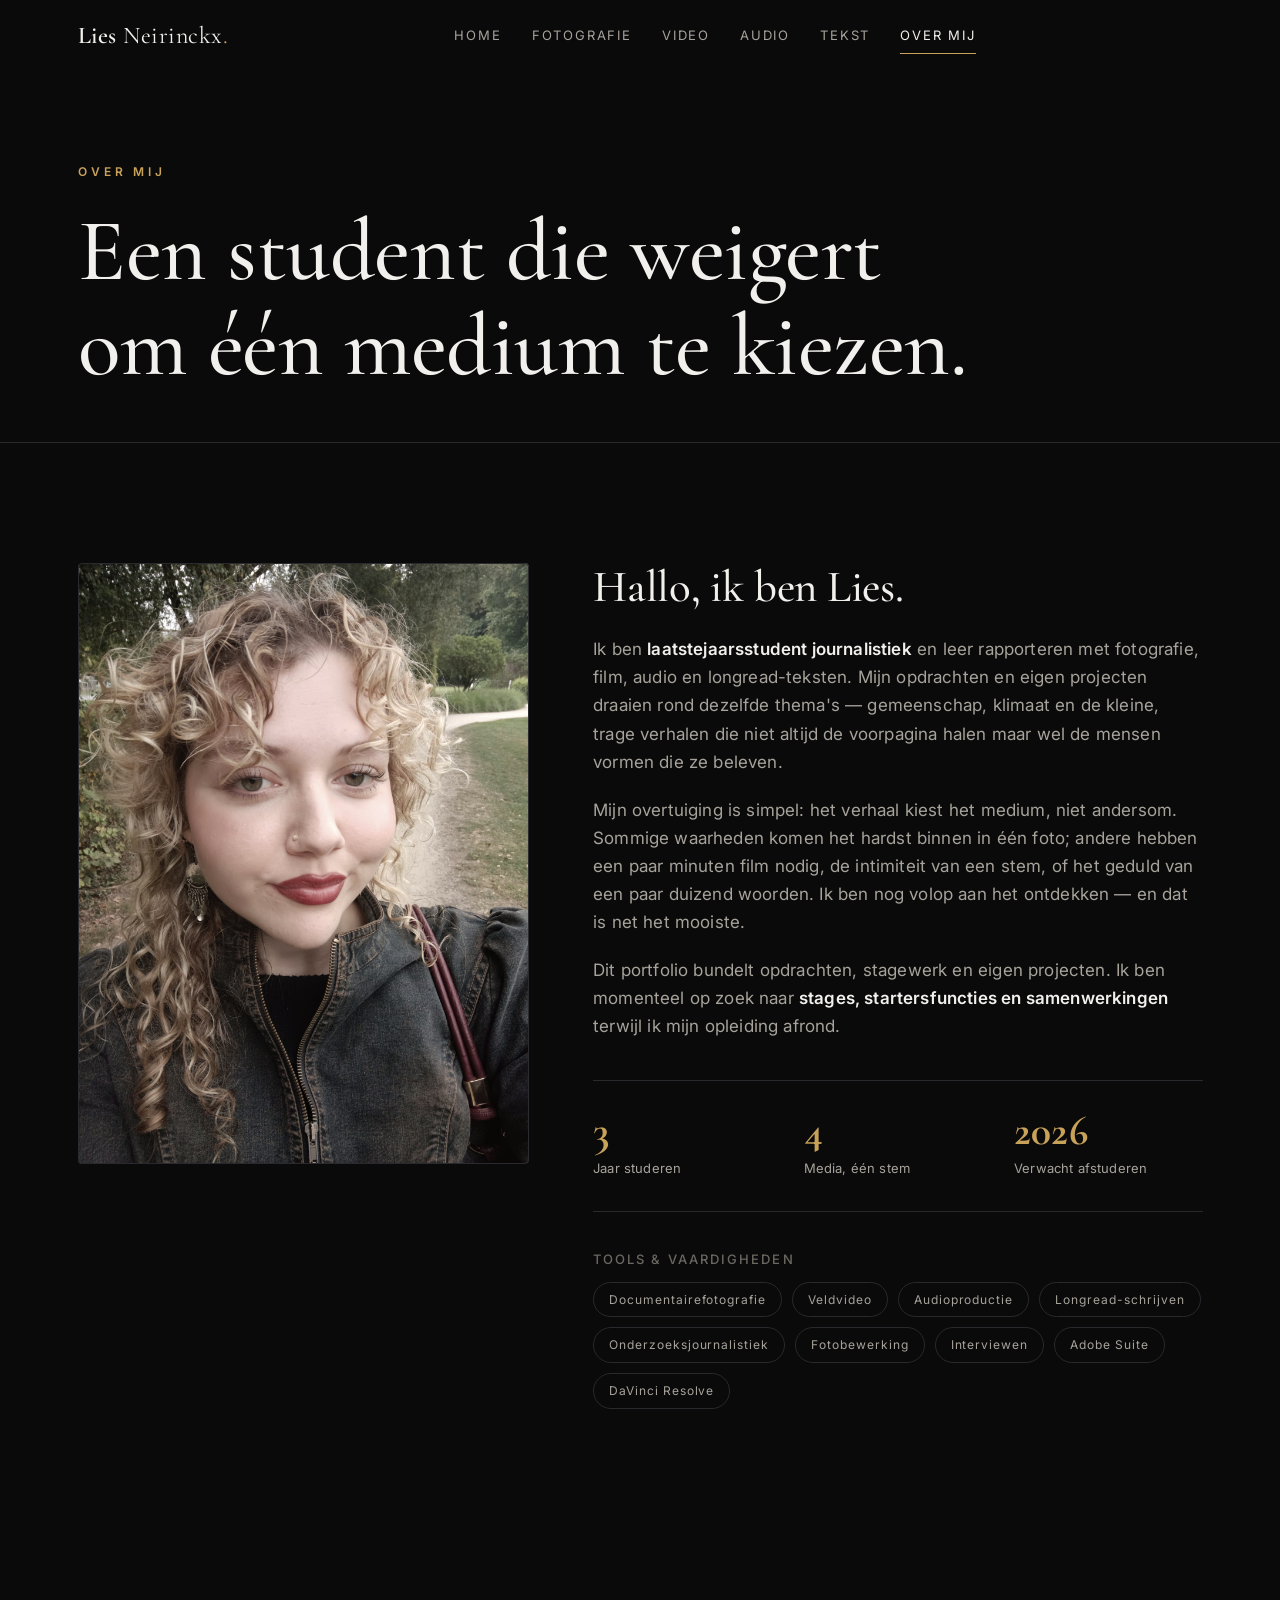
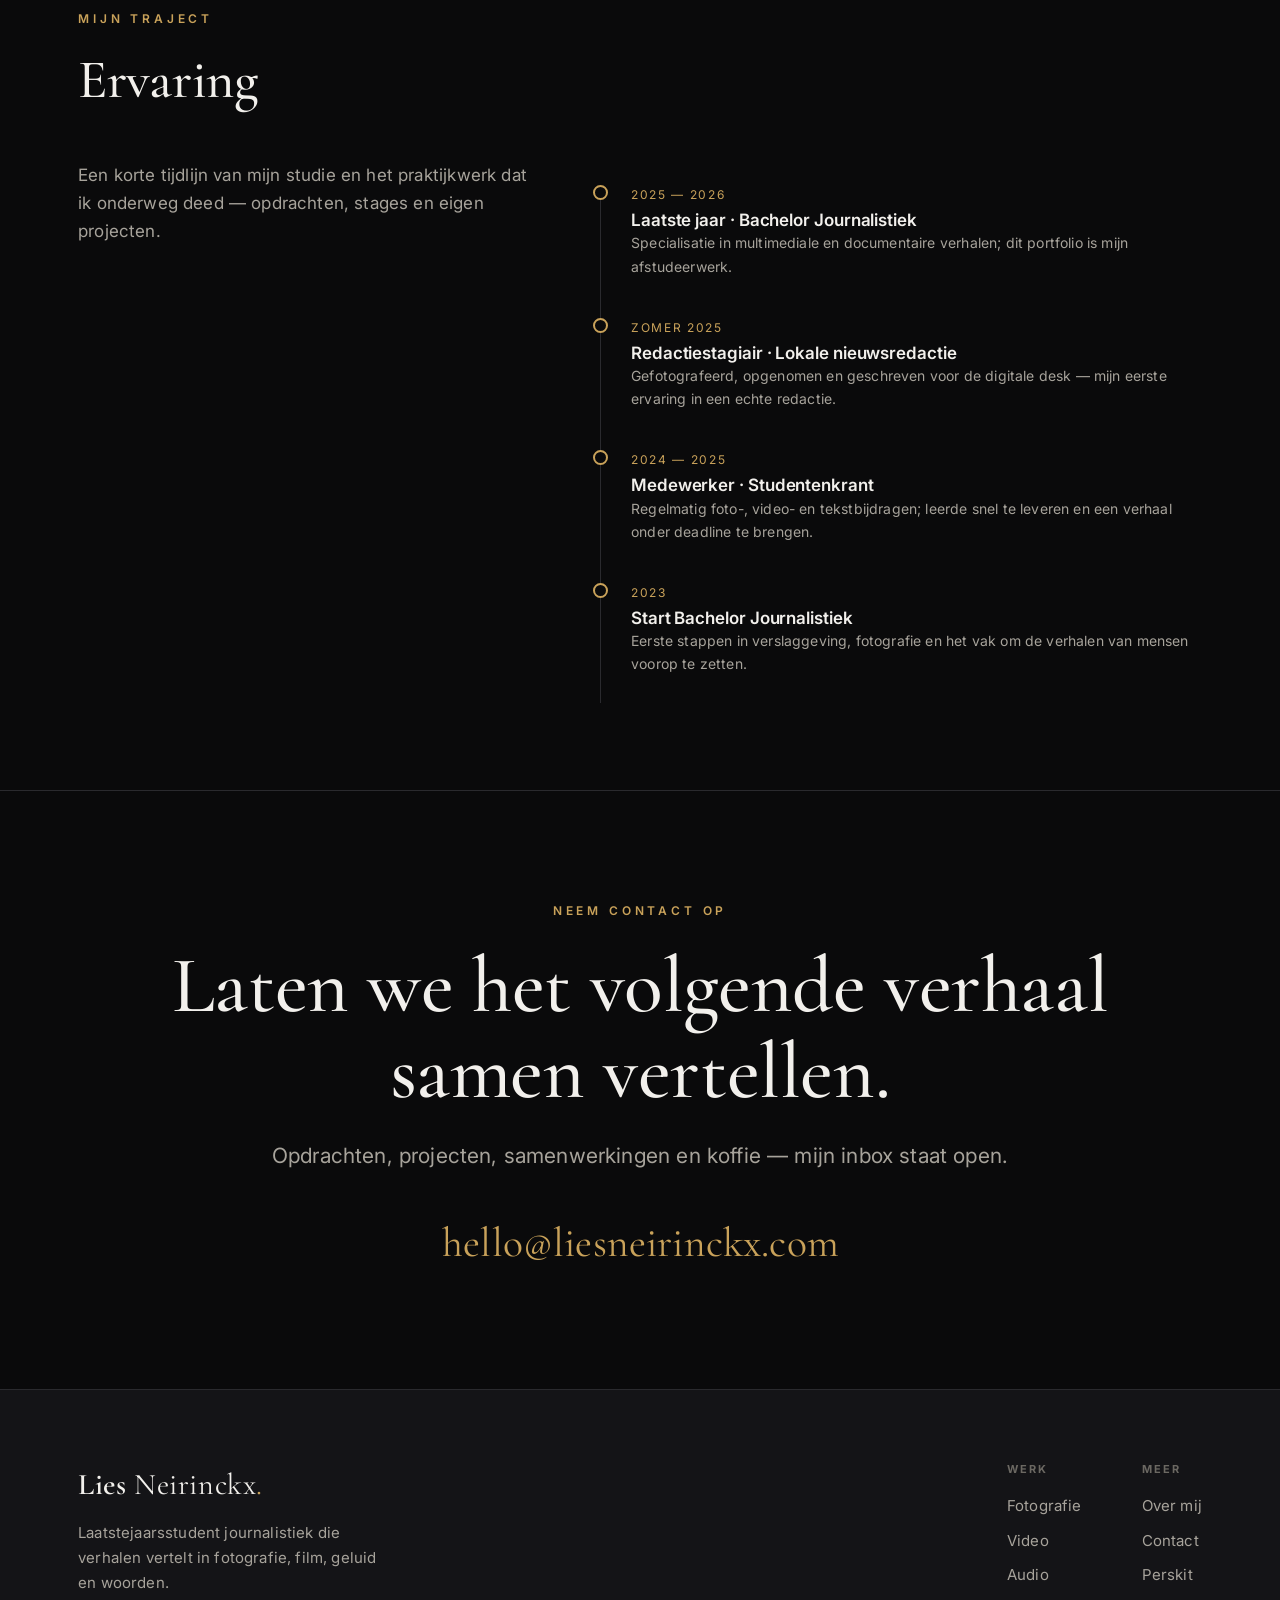
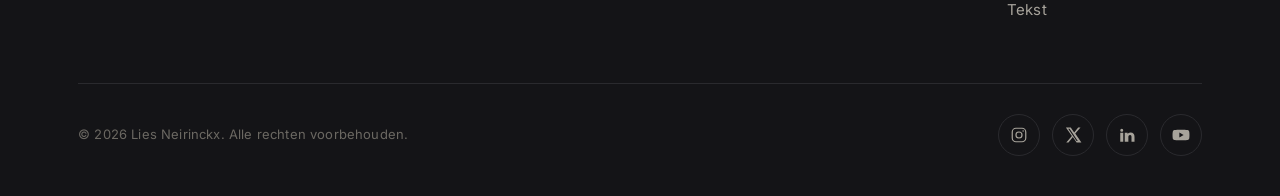
==== about.html @ c4c46279 "initial commit" ====
<!DOCTYPE html>
<html lang="nl">
<head>
  <meta charset="UTF-8" />
  <meta name="viewport" content="width=device-width, initial-scale=1.0" />
  <title>Over mij — Lies Neirinckx</title>
  <meta name="description" content="Over Lies Neirinckx — laatstejaarsstudent journalistiek." />
  <link rel="preconnect" href="https://fonts.googleapis.com" />
  <link rel="preconnect" href="https://fonts.gstatic.com" crossorigin />
  <link href="https://fonts.googleapis.com/css2?family=Cormorant+Garamond:wght@400;500;600&family=Inter:wght@400;500;600&display=swap" rel="stylesheet" />
  <link rel="stylesheet" href="css/style.css" />
</head>
<body>
  <header class="site-header">
    <div class="wrap">
      <a class="brand" href="index.html"><b>Lies</b> Neirinckx<span class="dot">.</span></a>
      <nav class="nav" aria-label="Hoofdnavigatie">
        <a href="index.html">Home</a>
        <a href="photography.html">Fotografie</a>
        <a href="video.html">Video</a>
        <a href="audio.html">Audio</a>
        <a href="text.html">Tekst</a>
        <a href="about.html" class="active">Over mij</a>
      </nav>
      <div class="header-actions">
        <button class="nav-toggle" aria-label="Menu"><span></span></button>
      </div>
    </div>
  </header>

  <section class="page-hero">
    <div class="wrap">
      <p class="eyebrow reveal">Over mij</p>
      <h1 class="reveal">Een student die weigert<br>om één medium te kiezen.</h1>
    </div>
  </section>

  <section class="section">
    <div class="wrap">
      <div class="about-grid">
        <div class="about-portrait reveal">
          <img src="profile.jpeg" alt="Portret van Lies Neirinckx" />
        </div>

        <div class="about-bio reveal">
          <h2>Hallo, ik ben Lies.</h2>
          <p>Ik ben <strong>laatstejaarsstudent journalistiek</strong> en leer rapporteren met fotografie, film, audio en longread-teksten. Mijn opdrachten en eigen projecten draaien rond dezelfde thema's — gemeenschap, klimaat en de kleine, trage verhalen die niet altijd de voorpagina halen maar wel de mensen vormen die ze beleven.</p>
          <p>Mijn overtuiging is simpel: het verhaal kiest het medium, niet andersom. Sommige waarheden komen het hardst binnen in één foto; andere hebben een paar minuten film nodig, de intimiteit van een stem, of het geduld van een paar duizend woorden. Ik ben nog volop aan het ontdekken — en dat is net het mooiste.</p>
          <p>Dit portfolio bundelt opdrachten, stagewerk en eigen projecten. Ik ben momenteel op zoek naar <strong>stages, startersfuncties en samenwerkingen</strong> terwijl ik mijn opleiding afrond.</p>

          <div class="facts">
            <div class="fact"><b>3</b><span>Jaar studeren</span></div>
            <div class="fact"><b>4</b><span>Media, één stem</span></div>
            <div class="fact"><b>2026</b><span>Verwacht afstuderen</span></div>
          </div>

          <h4 style="font-family:'Inter',sans-serif;font-size:13px;letter-spacing:0.16em;text-transform:uppercase;color:var(--text-faint);margin-bottom:6px;">Tools &amp; vaardigheden</h4>
          <div class="skill-tags">
            <span>Documentairefotografie</span>
            <span>Veldvideo</span>
            <span>Audioproductie</span>
            <span>Longread-schrijven</span>
            <span>Onderzoeksjournalistiek</span>
            <span>Fotobewerking</span>
            <span>Interviewen</span>
            <span>Adobe Suite</span>
            <span>DaVinci Resolve</span>
          </div>
        </div>
      </div>
    </div>
  </section>

  <!-- EXPERIENCE / TIMELINE -->
  <section class="section section--tight">
    <div class="wrap">
      <div class="section-head reveal">
        <div>
          <p class="eyebrow">Mijn traject</p>
          <h2>Ervaring</h2>
        </div>
      </div>
      <div class="about-grid">
        <div class="reveal">
          <p class="muted">Een korte tijdlijn van mijn studie en het praktijkwerk dat ik onderweg deed — opdrachten, stages en eigen projecten.</p>
        </div>
        <div class="timeline reveal">
          <div class="titem">
            <span class="year">2025 — 2026</span>
            <h4>Laatste jaar · Bachelor Journalistiek</h4>
            <p>Specialisatie in multimediale en documentaire verhalen; dit portfolio is mijn afstudeerwerk.</p>
          </div>
          <div class="titem">
            <span class="year">Zomer 2025</span>
            <h4>Redactiestagiair · Lokale nieuwsredactie</h4>
            <p>Gefotografeerd, opgenomen en geschreven voor de digitale desk — mijn eerste ervaring in een echte redactie.</p>
          </div>
          <div class="titem">
            <span class="year">2024 — 2025</span>
            <h4>Medewerker · Studentenkrant</h4>
            <p>Regelmatig foto-, video- en tekstbijdragen; leerde snel te leveren en een verhaal onder deadline te brengen.</p>
          </div>
          <div class="titem">
            <span class="year">2023</span>
            <h4>Start Bachelor Journalistiek</h4>
            <p>Eerste stappen in verslaggeving, fotografie en het vak om de verhalen van mensen voorop te zetten.</p>
          </div>
        </div>
      </div>
    </div>
  </section>

  <!-- CONTACT BAND -->
  <section class="contact-band">
    <div class="wrap">
      <p class="eyebrow reveal">Neem contact op</p>
      <h2 class="reveal">Laten we het volgende verhaal samen vertellen.</h2>
      <p class="lead reveal">Opdrachten, projecten, samenwerkingen en koffie — mijn inbox staat open.</p>
      <a class="mail-link reveal" href="mailto:hello@liesneirinckx.com">hello@liesneirinckx.com</a>
    </div>
  </section>

  <footer class="site-footer">
    <div class="wrap">
      <div class="footer-grid">
        <div class="footer-brand">
          <div class="brand"><b>Lies</b> Neirinckx<span class="dot">.</span></div>
          <p>Laatstejaarsstudent journalistiek die verhalen vertelt in fotografie, film, geluid en woorden.</p>
        </div>
        <div class="footer-nav">
          <div class="footer-col">
            <h5>Werk</h5>
            <a href="photography.html">Fotografie</a>
            <a href="video.html">Video</a>
            <a href="audio.html">Audio</a>
            <a href="text.html">Tekst</a>
          </div>
          <div class="footer-col">
            <h5>Meer</h5>
            <a href="about.html">Over mij</a>
            <a href="mailto:hello@liesneirinckx.com">Contact</a>
            <a href="#">Perskit</a>
          </div>
        </div>
      </div>
      <div class="footer-bottom">
        <span>© <span data-year>2026</span> Lies Neirinckx. Alle rechten voorbehouden.</span>
        <div class="socials">
          <a href="#" aria-label="Instagram"><svg viewBox="0 0 24 24" fill="none" stroke="currentColor" stroke-width="1.6"><rect x="3" y="3" width="18" height="18" rx="5"/><circle cx="12" cy="12" r="4"/><circle cx="17.5" cy="6.5" r="1" fill="currentColor" stroke="none"/></svg></a>
          <a href="#" aria-label="X"><svg viewBox="0 0 24 24" fill="currentColor"><path d="M18.9 2H22l-7 8 8.2 12h-6.4l-5-7.3L6 22H3l7.5-8.6L2.5 2h6.5l4.6 6.7L18.9 2zm-2.2 18h1.7L7.4 3.8H5.6L16.7 20z"/></svg></a>
          <a href="#" aria-label="LinkedIn"><svg viewBox="0 0 24 24" fill="currentColor"><path d="M4.98 3.5a2 2 0 1 1 0 4 2 2 0 0 1 0-4zM3 9h4v12H3zM9 9h3.8v1.7h.05c.53-1 1.83-2.05 3.77-2.05C20.5 8.65 22 11 22 14.4V21h-4v-5.8c0-1.38-.02-3.16-1.93-3.16-1.94 0-2.24 1.5-2.24 3.06V21H9z"/></svg></a>
          <a href="#" aria-label="YouTube"><svg viewBox="0 0 24 24" fill="currentColor"><path d="M23 7.5a3 3 0 0 0-2.1-2.1C19 5 12 5 12 5s-7 0-8.9.4A3 3 0 0 0 1 7.5 31 31 0 0 0 .7 12 31 31 0 0 0 1 16.5a3 3 0 0 0 2.1 2.1C5 19 12 19 12 19s7 0 8.9-.4a3 3 0 0 0 2.1-2.1 31 31 0 0 0 .3-4.5 31 31 0 0 0-.3-4.5zM9.8 15.3V8.7l5.7 3.3z"/></svg></a>
        </div>
      </div>
    </div>
  </footer>

  <script src="js/main.js"></script>
</body>
</html>
---- css/style.css ----
/* ============================================================
   Portfolio — Dark / Cinematic
   Shared stylesheet for all pages
   ============================================================ */

/* ---------- Theme tokens ---------- */
:root {
  --bg: #0a0a0b;
  --bg-elev: #141417;
  --bg-elev-2: #1c1c20;
  --text: #f2f0ec;
  --text-dim: #a7a39b;
  --text-faint: #6b6862;
  --border: #2a2a2e;
  --accent: #c9a25a;        /* warm gold */
  --accent-soft: rgba(201, 162, 90, 0.14);
  --overlay: rgba(5, 5, 6, 0.62);
  --shadow: 0 20px 60px rgba(0, 0, 0, 0.55);
  --maxw: 1180px;
  --radius: 4px;
  --ease: cubic-bezier(0.22, 1, 0.36, 1);
  --header-h: 72px;
  color-scheme: dark;
}

/* ---------- Reset ---------- */
*,
*::before,
*::after { box-sizing: border-box; margin: 0; padding: 0; }

html { scroll-behavior: smooth; -webkit-text-size-adjust: 100%; }

body {
  background: var(--bg);
  color: var(--text);
  font-family: "Inter", -apple-system, BlinkMacSystemFont, "Segoe UI", Roboto, Helvetica, Arial, sans-serif;
  font-size: 17px;
  line-height: 1.65;
  letter-spacing: 0.01em;
  -webkit-font-smoothing: antialiased;
  text-rendering: optimizeLegibility;
  transition: background 0.5s var(--ease), color 0.5s var(--ease);
  overflow-x: hidden;
}

h1, h2, h3, h4 {
  font-family: "Cormorant Garamond", Georgia, "Times New Roman", serif;
  font-weight: 500;
  line-height: 1.08;
  letter-spacing: -0.005em;
}

a { color: inherit; text-decoration: none; }

img { display: block; max-width: 100%; }

::selection { background: var(--accent); color: #0a0a0b; }

/* ---------- Layout helpers ---------- */
.wrap {
  width: 100%;
  max-width: var(--maxw);
  margin: 0 auto;
  padding: 0 28px;
}

.section { padding: 120px 0; }
.section--tight { padding: 80px 0; }

.eyebrow {
  font-family: "Inter", sans-serif;
  font-size: 12px;
  font-weight: 600;
  letter-spacing: 0.32em;
  text-transform: uppercase;
  color: var(--accent);
  margin-bottom: 22px;
}

.lead {
  font-size: 21px;
  line-height: 1.6;
  color: var(--text-dim);
  max-width: 60ch;
}

.muted { color: var(--text-dim); }

/* ---------- Reveal on scroll ---------- */
.reveal {
  opacity: 0;
  transform: translateY(26px);
  transition: opacity 0.9s var(--ease), transform 0.9s var(--ease);
  will-change: opacity, transform;
}
.reveal.is-visible { opacity: 1; transform: none; }

@media (prefers-reduced-motion: reduce) {
  .reveal { opacity: 1; transform: none; transition: none; }
  html { scroll-behavior: auto; }
}

/* ============================================================
   Header / Navigation
   ============================================================ */
.site-header {
  position: fixed;
  top: 0; left: 0; right: 0;
  height: var(--header-h);
  display: flex;
  align-items: center;
  z-index: 100;
  transition: background 0.4s var(--ease), border-color 0.4s var(--ease);
  border-bottom: 1px solid transparent;
}
.site-header.is-scrolled {
  background: color-mix(in srgb, var(--bg) 82%, transparent);
  backdrop-filter: saturate(140%) blur(14px);
  -webkit-backdrop-filter: saturate(140%) blur(14px);
  border-bottom-color: var(--border);
}
.site-header .wrap {
  display: flex;
  align-items: center;
  justify-content: space-between;
  gap: 24px;
}
.brand {
  font-family: "Cormorant Garamond", serif;
  font-size: 24px;
  letter-spacing: 0.02em;
  white-space: nowrap;
}
.brand b { font-weight: 600; }
.brand .dot { color: var(--accent); }

.nav {
  display: flex;
  align-items: center;
  gap: 30px;
}
.nav a {
  font-size: 13px;
  letter-spacing: 0.14em;
  text-transform: uppercase;
  color: var(--text-dim);
  position: relative;
  padding: 6px 0;
  transition: color 0.3s var(--ease);
}
.nav a::after {
  content: "";
  position: absolute;
  left: 0; bottom: -2px;
  width: 0; height: 1px;
  background: var(--accent);
  transition: width 0.35s var(--ease);
}
.nav a:hover { color: var(--text); }
.nav a:hover::after,
.nav a.active::after { width: 100%; }
.nav a.active { color: var(--text); }

.header-actions { display: flex; align-items: center; gap: 14px; }

/* Mobile nav */
.nav-toggle {
  display: none;
  width: 40px; height: 40px;
  background: transparent;
  border: 1px solid var(--border);
  border-radius: var(--radius);
  cursor: pointer;
  color: var(--text);
}
.nav-toggle span,
.nav-toggle span::before,
.nav-toggle span::after {
  content: "";
  display: block;
  width: 18px; height: 1.5px;
  background: currentColor;
  margin: 0 auto;
  position: relative;
  transition: transform 0.3s var(--ease), opacity 0.3s var(--ease);
}
.nav-toggle span::before { position: absolute; top: -6px; }
.nav-toggle span::after { position: absolute; top: 6px; }

/* ============================================================
   Buttons
   ============================================================ */
.btn {
  display: inline-flex;
  align-items: center;
  gap: 10px;
  font-size: 13px;
  letter-spacing: 0.14em;
  text-transform: uppercase;
  padding: 14px 26px;
  border-radius: var(--radius);
  border: 1px solid var(--accent);
  color: var(--accent);
  background: transparent;
  cursor: pointer;
  transition: background 0.35s var(--ease), color 0.35s var(--ease), transform 0.2s var(--ease);
}
.btn:hover { background: var(--accent); color: #0a0a0b; }
.btn:active { transform: translateY(1px); }
.btn--solid { background: var(--accent); color: #0a0a0b; }
.btn--solid:hover { background: transparent; color: var(--accent); }
.btn .arrow { transition: transform 0.3s var(--ease); }
.btn:hover .arrow { transform: translateX(4px); }

/* ============================================================
   Hero (landing)
   ============================================================ */
.hero {
  position: relative;
  min-height: 100vh;
  display: flex;
  align-items: center;
  overflow: hidden;
}
.hero__bg {
  position: absolute;
  inset: 0;
  background-image: url("https://picsum.photos/id/1015/1920/1280");
  background-size: cover;
  background-position: center;
  transform: scale(1.05);
  filter: grayscale(0.3) contrast(1.05);
}
.hero__bg::after {
  content: "";
  position: absolute;
  inset: 0;
  background:
    linear-gradient(to top, var(--bg) 4%, transparent 55%),
    linear-gradient(to right, var(--overlay), rgba(5,5,6,0.25));
}
.hero__inner { position: relative; z-index: 2; padding-top: var(--header-h); }
.hero h1 {
  font-size: clamp(3.2rem, 11vw, 8.5rem);
  letter-spacing: -0.02em;
  margin: 8px 0 18px;
}
.hero h1 .line { display: block; overflow: hidden; }
.hero p { max-width: 50ch; font-size: 20px; color: var(--text-dim); }
.hero__cta { margin-top: 38px; display: flex; gap: 16px; flex-wrap: wrap; }

.scroll-hint {
  position: absolute;
  bottom: 30px; left: 50%;
  transform: translateX(-50%);
  z-index: 2;
  font-size: 11px;
  letter-spacing: 0.25em;
  text-transform: uppercase;
  color: var(--text-faint);
  display: flex;
  flex-direction: column;
  align-items: center;
  gap: 10px;
}
.scroll-hint::after {
  content: "";
  width: 1px; height: 46px;
  background: linear-gradient(var(--accent), transparent);
  animation: scroll-line 2.2s var(--ease) infinite;
}
@keyframes scroll-line {
  0% { transform: scaleY(0); transform-origin: top; }
  45% { transform: scaleY(1); transform-origin: top; }
  55% { transform: scaleY(1); transform-origin: bottom; }
  100% { transform: scaleY(0); transform-origin: bottom; }
}

/* ============================================================
   Page hero (interior pages)
   ============================================================ */
.page-hero {
  padding: calc(var(--header-h) + 90px) 0 30px;
  border-bottom: 1px solid var(--border);
}
.page-hero h1 {
  font-size: clamp(2.6rem, 7vw, 5.5rem);
  margin: 10px 0 18px;
}
.page-hero .lead { font-size: 20px; }
.page-meta {
  display: flex;
  gap: 28px;
  flex-wrap: wrap;
  margin-top: 30px;
  font-size: 13px;
  letter-spacing: 0.12em;
  text-transform: uppercase;
  color: var(--text-faint);
}
.page-meta b { color: var(--text); font-weight: 600; }

/* ============================================================
   Section heading block
   ============================================================ */
.section-head {
  display: flex;
  align-items: flex-end;
  justify-content: space-between;
  gap: 24px;
  margin-bottom: 52px;
}
.section-head h2 { font-size: clamp(2rem, 5vw, 3.4rem); }
.section-head .link {
  font-size: 13px;
  letter-spacing: 0.14em;
  text-transform: uppercase;
  color: var(--accent);
  white-space: nowrap;
  display: inline-flex;
  gap: 8px;
}
.section-head .link .arrow { transition: transform 0.3s var(--ease); }
.section-head .link:hover .arrow { transform: translateX(4px); }

/* ============================================================
   Discipline cards (landing)
   ============================================================ */
.disciplines { display: grid; grid-template-columns: repeat(2, 1fr); gap: 22px; }
.dcard {
  position: relative;
  display: block;
  overflow: hidden;
  border-radius: var(--radius);
  min-height: 340px;
  border: 1px solid var(--border);
  isolation: isolate;
}
.dcard__img {
  position: absolute; inset: 0;
  background-size: cover; background-position: center;
  transition: transform 1.1s var(--ease), filter 0.6s var(--ease);
  filter: grayscale(0.45) brightness(0.7);
}
.dcard:hover .dcard__img { transform: scale(1.07); filter: grayscale(0) brightness(0.85); }
.dcard::after {
  content: "";
  position: absolute; inset: 0;
  background: linear-gradient(to top, rgba(5,5,6,0.92) 8%, rgba(5,5,6,0.1) 70%);
  z-index: 1;
}
.dcard__body {
  position: relative;
  z-index: 2;
  height: 100%;
  display: flex;
  flex-direction: column;
  justify-content: flex-end;
  padding: 30px;
}
.dcard__num {
  font-size: 12px; letter-spacing: 0.2em; color: var(--accent);
  margin-bottom: auto;
}
.dcard h3 { font-size: 2rem; color: #fff; }
.dcard p { color: rgba(242,240,236,0.72); font-size: 15px; margin-top: 6px; }
.dcard .go {
  margin-top: 16px; font-size: 12px; letter-spacing: 0.16em; text-transform: uppercase;
  color: var(--accent); display: inline-flex; gap: 8px; align-items: center;
}
.dcard .go .arrow { transition: transform 0.3s var(--ease); }
.dcard:hover .go .arrow { transform: translateX(5px); }

/* ============================================================
   Photography — masonry grid
   ============================================================ */
.gallery {
  columns: 3;
  column-gap: 18px;
}
.gallery figure {
  break-inside: avoid;
  margin-bottom: 18px;
  position: relative;
  overflow: hidden;
  border-radius: var(--radius);
  cursor: zoom-in;
  background: var(--bg-elev);
}
.gallery img {
  width: 100%;
  transition: transform 0.9s var(--ease), filter 0.6s var(--ease);
  filter: grayscale(0.2);
}
.gallery figure:hover img { transform: scale(1.05); filter: grayscale(0); }
.gallery figcaption {
  position: absolute;
  left: 0; right: 0; bottom: 0;
  padding: 38px 18px 16px;
  font-size: 13px;
  color: #fff;
  background: linear-gradient(to top, rgba(5,5,6,0.9), transparent);
  opacity: 0;
  transform: translateY(8px);
  transition: opacity 0.4s var(--ease), transform 0.4s var(--ease);
}
.gallery figure:hover figcaption { opacity: 1; transform: none; }
.gallery figcaption span { display: block; color: var(--accent); font-size: 11px; letter-spacing: 0.14em; text-transform: uppercase; margin-bottom: 2px; }

/* Filter chips */
.filters {
  display: flex;
  flex-wrap: wrap;
  gap: 10px;
  margin-bottom: 40px;
}
.chip {
  font-size: 12px; letter-spacing: 0.12em; text-transform: uppercase;
  padding: 9px 18px;
  border: 1px solid var(--border);
  border-radius: 100px;
  background: transparent;
  color: var(--text-dim);
  cursor: pointer;
  transition: all 0.3s var(--ease);
}
.chip:hover { color: var(--text); border-color: var(--text-dim); }
.chip.active { background: var(--accent); border-color: var(--accent); color: #0a0a0b; }

/* ============================================================
   Lightbox
   ============================================================ */
.lightbox {
  position: fixed; inset: 0;
  z-index: 200;
  display: flex;
  align-items: center;
  justify-content: center;
  padding: 5vh 5vw;
  background: rgba(4,4,5,0.94);
  backdrop-filter: blur(6px);
  opacity: 0;
  visibility: hidden;
  transition: opacity 0.4s var(--ease), visibility 0.4s var(--ease);
}
.lightbox.open { opacity: 1; visibility: visible; }
.lightbox__media {
  max-width: 100%;
  max-height: 90vh;
  position: relative;
  transform: scale(0.96);
  transition: transform 0.45s var(--ease);
}
.lightbox.open .lightbox__media { transform: scale(1); }
.lightbox__media img {
  max-height: 90vh;
  width: auto;
  border-radius: var(--radius);
  box-shadow: var(--shadow);
}
.lightbox__media iframe {
  width: min(90vw, 1100px);
  aspect-ratio: 16/9;
  height: auto;
  border: 0;
  border-radius: var(--radius);
}
.lightbox__cap {
  text-align: center;
  margin-top: 16px;
  font-size: 14px;
  color: var(--text-dim);
}
.lightbox__cap span { color: var(--accent); }
.lb-btn {
  position: absolute;
  background: rgba(255,255,255,0.06);
  border: 1px solid rgba(255,255,255,0.16);
  color: #fff;
  width: 50px; height: 50px;
  border-radius: 50%;
  cursor: pointer;
  display: grid; place-items: center;
  transition: background 0.3s var(--ease);
  z-index: 2;
}
.lb-btn:hover { background: var(--accent); color: #0a0a0b; border-color: var(--accent); }
.lb-close { top: 22px; right: 22px; }
.lb-prev { left: 22px; top: 50%; transform: translateY(-50%); }
.lb-next { right: 22px; top: 50%; transform: translateY(-50%); }
.lb-btn svg { width: 20px; height: 20px; }

/* ============================================================
   Video grid
   ============================================================ */
.video-grid {
  display: grid;
  grid-template-columns: repeat(2, 1fr);
  gap: 26px;
}
.vcard {
  cursor: pointer;
  border-radius: var(--radius);
  overflow: hidden;
  border: 1px solid var(--border);
  background: var(--bg-elev);
  transition: border-color 0.4s var(--ease), transform 0.4s var(--ease);
}
.vcard:hover { border-color: var(--accent); transform: translateY(-4px); }
.vcard__thumb {
  position: relative;
  aspect-ratio: 16/9;
  overflow: hidden;
}
.vcard__thumb img { width: 100%; height: 100%; object-fit: cover; filter: grayscale(0.25) brightness(0.78); transition: transform 0.9s var(--ease), filter 0.5s var(--ease); }
.vcard:hover .vcard__thumb img { transform: scale(1.06); filter: grayscale(0) brightness(0.85); }
.vcard__play {
  position: absolute; inset: 0;
  display: grid; place-items: center;
}
.vcard__play span {
  width: 70px; height: 70px;
  border-radius: 50%;
  background: rgba(10,10,11,0.5);
  border: 1px solid rgba(255,255,255,0.4);
  display: grid; place-items: center;
  transition: background 0.3s var(--ease), transform 0.3s var(--ease);
}
.vcard:hover .vcard__play span { background: var(--accent); transform: scale(1.08); }
.vcard__play svg { width: 24px; height: 24px; fill: #fff; margin-left: 3px; }
.vcard:hover .vcard__play svg { fill: #0a0a0b; }
.vcard__dur {
  position: absolute; bottom: 12px; right: 12px;
  font-size: 12px; padding: 3px 9px;
  background: rgba(5,5,6,0.8); color: #fff; border-radius: 3px;
  letter-spacing: 0.05em;
}
.vcard__body { padding: 22px 24px 26px; }
.vcard__tag { font-size: 11px; letter-spacing: 0.16em; text-transform: uppercase; color: var(--accent); }
.vcard h3 { font-size: 1.5rem; margin: 8px 0 6px; }
.vcard p { font-size: 14px; color: var(--text-dim); }

/* ============================================================
   Audio list
   ============================================================ */
.audio-list { display: flex; flex-direction: column; gap: 22px; }
.acard {
  display: grid;
  grid-template-columns: 96px 1fr;
  gap: 24px;
  align-items: center;
  padding: 22px 26px;
  border: 1px solid var(--border);
  border-radius: var(--radius);
  background: var(--bg-elev);
  transition: border-color 0.4s var(--ease);
}
.acard:hover { border-color: var(--accent); }
.acard__art {
  width: 96px; height: 96px;
  border-radius: var(--radius);
  background-size: cover; background-position: center;
  position: relative;
  filter: grayscale(0.2);
}
.acard__art::after {
  content: ""; position: absolute; inset: 0;
  background: linear-gradient(140deg, transparent, rgba(201,162,90,0.18));
  border-radius: var(--radius);
}
.acard__main { min-width: 0; }
.acard__tag { font-size: 11px; letter-spacing: 0.16em; text-transform: uppercase; color: var(--accent); }
.acard h3 { font-size: 1.5rem; margin: 4px 0 4px; }
.acard p { font-size: 14px; color: var(--text-dim); margin-bottom: 14px; }
.acard audio { width: 100%; height: 38px; }
.acard audio::-webkit-media-controls-panel { background: var(--bg-elev-2); }

@media (max-width: 560px) {
  .acard { grid-template-columns: 1fr; }
  .acard__art { width: 100%; height: 160px; }
}

/* ============================================================
   Text / writing list
   ============================================================ */
.writing-list { border-top: 1px solid var(--border); }
.warticle {
  display: grid;
  grid-template-columns: 150px 1fr auto;
  gap: 32px;
  align-items: baseline;
  padding: 38px 0;
  border-bottom: 1px solid var(--border);
  transition: background 0.4s var(--ease), padding-left 0.4s var(--ease), padding-right 0.4s var(--ease);
}
.warticle:hover {
  background: var(--bg-elev);
  padding-left: 22px;
  padding-right: 22px;
}
.warticle__meta { font-size: 13px; color: var(--text-faint); letter-spacing: 0.04em; }
.warticle__meta b { display: block; color: var(--accent); font-weight: 600; font-size: 11px; letter-spacing: 0.16em; text-transform: uppercase; margin-bottom: 4px; }
.warticle__main h3 { font-size: 1.7rem; margin-bottom: 8px; transition: color 0.3s var(--ease); }
.warticle:hover .warticle__main h3 { color: var(--accent); }
.warticle__main p { font-size: 15px; color: var(--text-dim); max-width: 64ch; }
.warticle__go {
  align-self: center;
  width: 46px; height: 46px;
  border-radius: 50%;
  border: 1px solid var(--border);
  display: grid; place-items: center;
  color: var(--text-dim);
  transition: all 0.35s var(--ease);
  flex-shrink: 0;
}
.warticle:hover .warticle__go { background: var(--accent); border-color: var(--accent); color: #0a0a0b; }
.warticle__go svg { width: 18px; height: 18px; }

@media (max-width: 760px) {
  .warticle { grid-template-columns: 1fr; gap: 12px; }
  .warticle__go { display: none; }
}

/* ============================================================
   About page
   ============================================================ */
.about-grid {
  display: grid;
  grid-template-columns: 0.85fr 1.15fr;
  gap: 64px;
  align-items: start;
}
.about-portrait {
  position: relative;
  border-radius: var(--radius);
  overflow: hidden;
}
.about-portrait img { width: 100%; filter: grayscale(0.3); }
.about-portrait::after {
  content: "";
  position: absolute; inset: 0;
  border: 1px solid var(--border);
  border-radius: var(--radius);
}
.about-bio h2 { font-size: clamp(1.8rem, 4vw, 2.8rem); margin-bottom: 24px; }
.about-bio p { color: var(--text-dim); margin-bottom: 20px; }
.about-bio p strong { color: var(--text); font-weight: 600; }

.facts {
  display: grid;
  grid-template-columns: repeat(3, 1fr);
  gap: 22px;
  margin: 40px 0;
  padding: 30px 0;
  border-top: 1px solid var(--border);
  border-bottom: 1px solid var(--border);
}
.fact b {
  display: block;
  font-family: "Cormorant Garamond", serif;
  font-size: 2.6rem;
  color: var(--accent);
  line-height: 1;
}
.fact span { font-size: 13px; color: var(--text-dim); }

.skill-tags { display: flex; flex-wrap: wrap; gap: 10px; margin-top: 16px; }
.skill-tags span {
  font-size: 12px; letter-spacing: 0.08em;
  padding: 7px 15px;
  border: 1px solid var(--border);
  border-radius: 100px;
  color: var(--text-dim);
}

/* Timeline */
.timeline { margin-top: 18px; position: relative; }
.timeline::before {
  content: "";
  position: absolute;
  left: 7px; top: 6px; bottom: 6px;
  width: 1px;
  background: var(--border);
}
.titem { position: relative; padding: 0 0 34px 38px; }
.titem::before {
  content: "";
  position: absolute; left: 0; top: 6px;
  width: 15px; height: 15px;
  border-radius: 50%;
  background: var(--bg);
  border: 2px solid var(--accent);
}
.titem .year { font-size: 12px; letter-spacing: 0.14em; text-transform: uppercase; color: var(--accent); }
.titem h4 { font-family: "Inter", sans-serif; font-size: 17px; font-weight: 600; margin: 4px 0 2px; }
.titem p { font-size: 14px; color: var(--text-dim); }

@media (max-width: 860px) {
  .about-grid { grid-template-columns: 1fr; gap: 40px; }
  .about-portrait { max-width: 420px; }
}

/* ============================================================
   Contact band
   ============================================================ */
.contact-band {
  text-align: center;
  padding: 110px 0;
  border-top: 1px solid var(--border);
}
.contact-band h2 { font-size: clamp(2.4rem, 7vw, 5rem); margin-bottom: 24px; }
.contact-band .lead { margin: 0 auto 36px; text-align: center; }
.mail-link {
  display: inline-block;
  font-family: "Cormorant Garamond", serif;
  font-size: clamp(1.6rem, 5vw, 2.6rem);
  color: var(--accent);
  border-bottom: 1px solid transparent;
  transition: border-color 0.3s var(--ease);
}
.mail-link:hover { border-bottom-color: var(--accent); }

/* ============================================================
   Footer
   ============================================================ */
.site-footer {
  border-top: 1px solid var(--border);
  padding: 70px 0 40px;
  background: var(--bg-elev);
}
.footer-grid {
  display: flex;
  justify-content: space-between;
  align-items: flex-start;
  gap: 40px;
  flex-wrap: wrap;
  margin-bottom: 50px;
}
.footer-brand .brand { font-size: 30px; margin-bottom: 12px; }
.footer-brand p { color: var(--text-dim); max-width: 34ch; font-size: 15px; }
.footer-nav { display: flex; gap: 60px; flex-wrap: wrap; }
.footer-col h5 {
  font-family: "Inter", sans-serif;
  font-size: 11px; letter-spacing: 0.18em; text-transform: uppercase;
  color: var(--text-faint); margin-bottom: 16px;
}
.footer-col a { display: block; color: var(--text-dim); font-size: 15px; margin-bottom: 10px; transition: color 0.3s var(--ease); }
.footer-col a:hover { color: var(--accent); }

.socials { display: flex; gap: 12px; }
.socials a {
  width: 42px; height: 42px;
  border: 1px solid var(--border);
  border-radius: 50%;
  display: grid; place-items: center;
  color: var(--text-dim);
  transition: all 0.35s var(--ease);
}
.socials a:hover { color: #0a0a0b; background: var(--accent); border-color: var(--accent); transform: translateY(-3px); }
.socials svg { width: 18px; height: 18px; }

.footer-bottom {
  display: flex;
  justify-content: space-between;
  align-items: center;
  gap: 20px;
  flex-wrap: wrap;
  padding-top: 30px;
  border-top: 1px solid var(--border);
  font-size: 13px;
  color: var(--text-faint);
}

/* ============================================================
   Responsive
   ============================================================ */
@media (max-width: 980px) {
  .gallery { columns: 2; }
}

@media (max-width: 820px) {
  .nav {
    position: fixed;
    top: var(--header-h); left: 0; right: 0;
    flex-direction: column;
    align-items: flex-start;
    gap: 0;
    background: var(--bg-elev);
    border-bottom: 1px solid var(--border);
    padding: 10px 28px 24px;
    transform: translateY(-120%);
    transition: transform 0.45s var(--ease);
    z-index: 90;
  }
  .nav.open { transform: translateY(0); }
  .nav a { padding: 14px 0; width: 100%; font-size: 15px; border-bottom: 1px solid var(--border); }
  .nav a::after { display: none; }
  .nav-toggle { display: block; }
  .disciplines { grid-template-columns: 1fr; }
  .video-grid { grid-template-columns: 1fr; }
  .section { padding: 84px 0; }
}

@media (max-width: 600px) {
  body { font-size: 16px; }
  .wrap { padding: 0 20px; }
  .gallery { columns: 1; }
  .section-head { flex-direction: column; align-items: flex-start; }
  .facts { grid-template-columns: 1fr; text-align: center; }
}
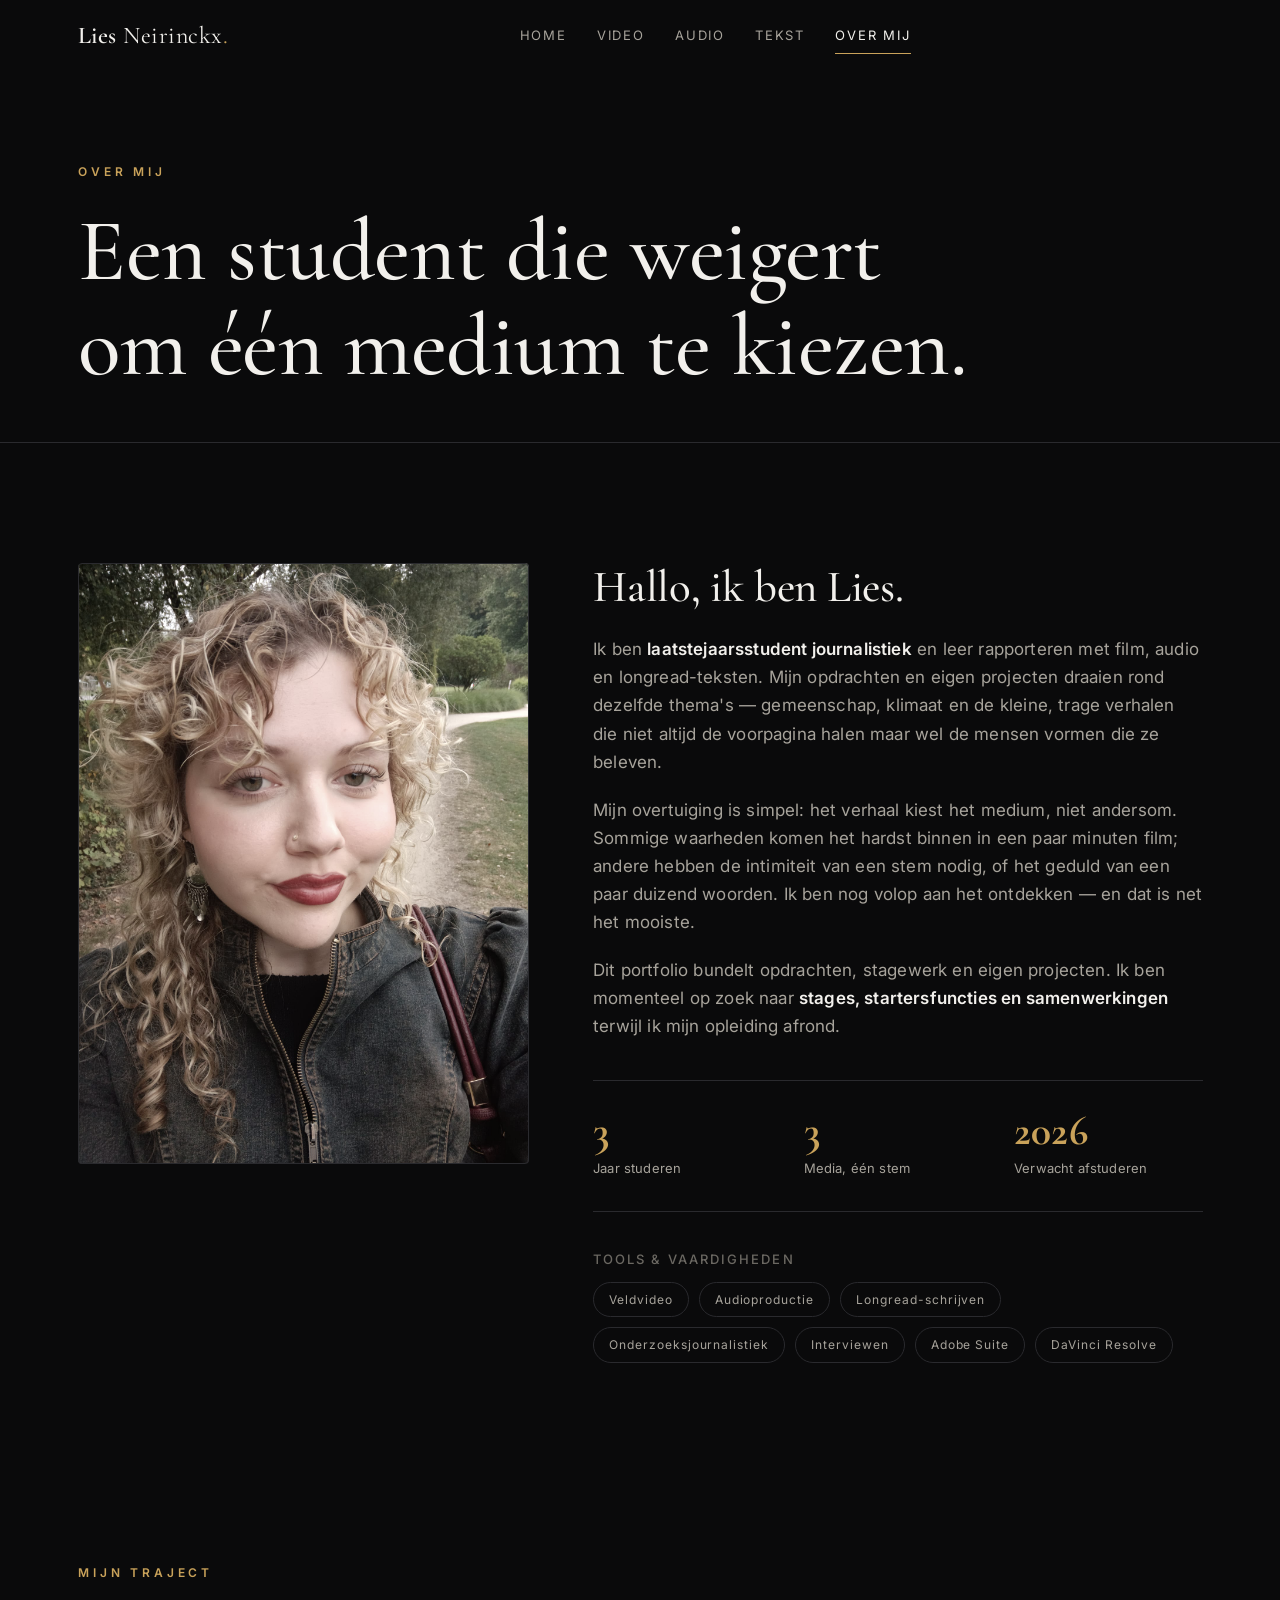
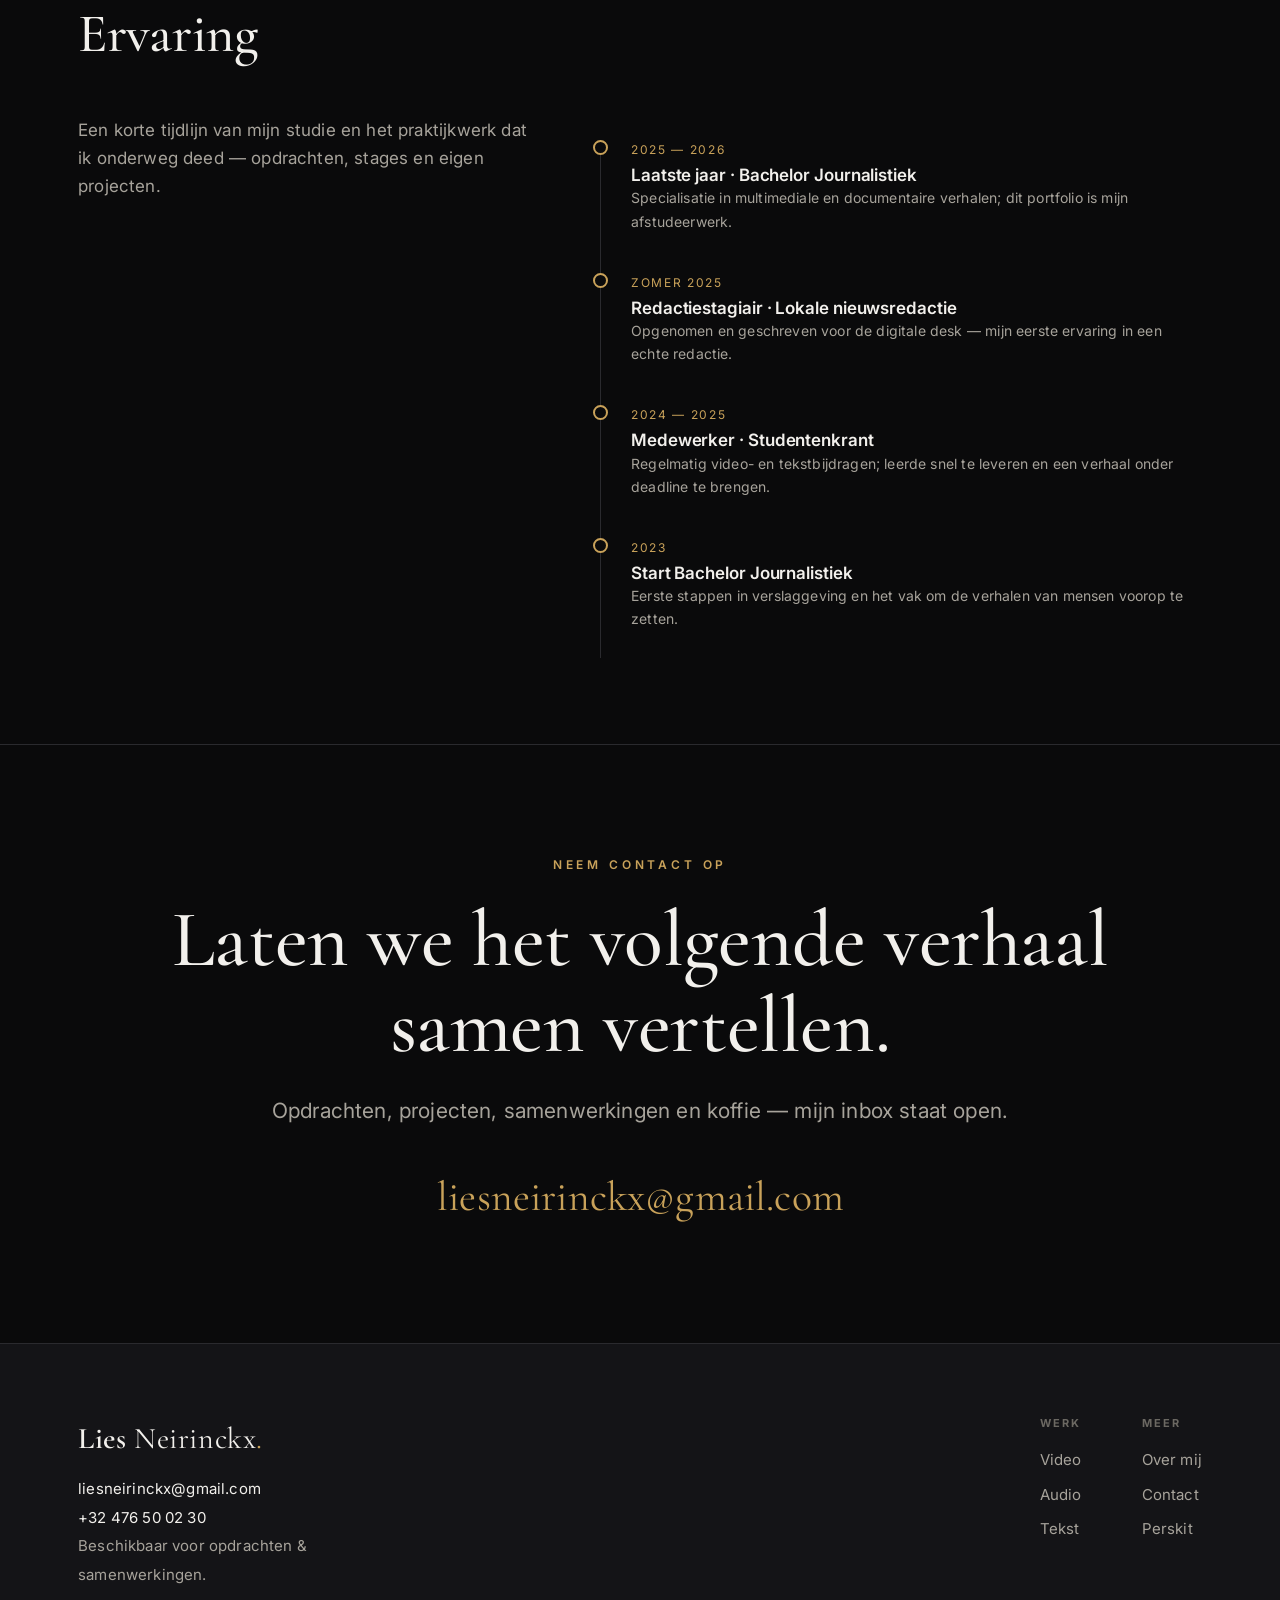
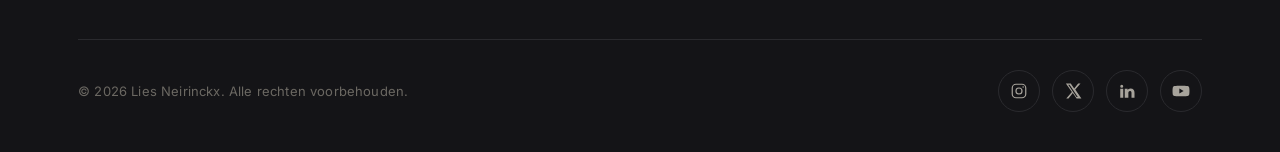
==== commit 7771b99d: "added content" ====
--- a/about.html
+++ b/about.html
@@ -16,7 +16,6 @@
       <a class="brand" href="index.html"><b>Lies</b> Neirinckx<span class="dot">.</span></a>
       <nav class="nav" aria-label="Hoofdnavigatie">
         <a href="index.html">Home</a>
-        <a href="photography.html">Fotografie</a>
         <a href="video.html">Video</a>
         <a href="audio.html">Audio</a>
         <a href="text.html">Tekst</a>
@@ -44,24 +43,22 @@
 
         <div class="about-bio reveal">
           <h2>Hallo, ik ben Lies.</h2>
-          <p>Ik ben <strong>laatstejaarsstudent journalistiek</strong> en leer rapporteren met fotografie, film, audio en longread-teksten. Mijn opdrachten en eigen projecten draaien rond dezelfde thema's — gemeenschap, klimaat en de kleine, trage verhalen die niet altijd de voorpagina halen maar wel de mensen vormen die ze beleven.</p>
-          <p>Mijn overtuiging is simpel: het verhaal kiest het medium, niet andersom. Sommige waarheden komen het hardst binnen in één foto; andere hebben een paar minuten film nodig, de intimiteit van een stem, of het geduld van een paar duizend woorden. Ik ben nog volop aan het ontdekken — en dat is net het mooiste.</p>
+          <p>Ik ben <strong>laatstejaarsstudent journalistiek</strong> en leer rapporteren met film, audio en longread-teksten. Mijn opdrachten en eigen projecten draaien rond dezelfde thema's — gemeenschap, klimaat en de kleine, trage verhalen die niet altijd de voorpagina halen maar wel de mensen vormen die ze beleven.</p>
+          <p>Mijn overtuiging is simpel: het verhaal kiest het medium, niet andersom. Sommige waarheden komen het hardst binnen in een paar minuten film; andere hebben de intimiteit van een stem nodig, of het geduld van een paar duizend woorden. Ik ben nog volop aan het ontdekken — en dat is net het mooiste.</p>
           <p>Dit portfolio bundelt opdrachten, stagewerk en eigen projecten. Ik ben momenteel op zoek naar <strong>stages, startersfuncties en samenwerkingen</strong> terwijl ik mijn opleiding afrond.</p>
 
           <div class="facts">
             <div class="fact"><b>3</b><span>Jaar studeren</span></div>
-            <div class="fact"><b>4</b><span>Media, één stem</span></div>
+            <div class="fact"><b>3</b><span>Media, één stem</span></div>
             <div class="fact"><b>2026</b><span>Verwacht afstuderen</span></div>
           </div>
 
           <h4 style="font-family:'Inter',sans-serif;font-size:13px;letter-spacing:0.16em;text-transform:uppercase;color:var(--text-faint);margin-bottom:6px;">Tools &amp; vaardigheden</h4>
           <div class="skill-tags">
-            <span>Documentairefotografie</span>
             <span>Veldvideo</span>
             <span>Audioproductie</span>
             <span>Longread-schrijven</span>
             <span>Onderzoeksjournalistiek</span>
-            <span>Fotobewerking</span>
             <span>Interviewen</span>
             <span>Adobe Suite</span>
             <span>DaVinci Resolve</span>
@@ -93,17 +90,17 @@
           <div class="titem">
             <span class="year">Zomer 2025</span>
             <h4>Redactiestagiair · Lokale nieuwsredactie</h4>
-            <p>Gefotografeerd, opgenomen en geschreven voor de digitale desk — mijn eerste ervaring in een echte redactie.</p>
+            <p>Opgenomen en geschreven voor de digitale desk — mijn eerste ervaring in een echte redactie.</p>
           </div>
           <div class="titem">
             <span class="year">2024 — 2025</span>
             <h4>Medewerker · Studentenkrant</h4>
-            <p>Regelmatig foto-, video- en tekstbijdragen; leerde snel te leveren en een verhaal onder deadline te brengen.</p>
+            <p>Regelmatig video- en tekstbijdragen; leerde snel te leveren en een verhaal onder deadline te brengen.</p>
           </div>
           <div class="titem">
             <span class="year">2023</span>
             <h4>Start Bachelor Journalistiek</h4>
-            <p>Eerste stappen in verslaggeving, fotografie en het vak om de verhalen van mensen voorop te zetten.</p>
+            <p>Eerste stappen in verslaggeving en het vak om de verhalen van mensen voorop te zetten.</p>
           </div>
         </div>
       </div>
@@ -116,7 +113,7 @@
       <p class="eyebrow reveal">Neem contact op</p>
       <h2 class="reveal">Laten we het volgende verhaal samen vertellen.</h2>
       <p class="lead reveal">Opdrachten, projecten, samenwerkingen en koffie — mijn inbox staat open.</p>
-      <a class="mail-link reveal" href="mailto:hello@liesneirinckx.com">hello@liesneirinckx.com</a>
+      <a class="mail-link reveal" href="mailto:liesneirinckx@gmail.com">liesneirinckx@gmail.com</a>
     </div>
   </section>
 
@@ -125,12 +122,15 @@
       <div class="footer-grid">
         <div class="footer-brand">
           <div class="brand"><b>Lies</b> Neirinckx<span class="dot">.</span></div>
-          <p>Laatstejaarsstudent journalistiek die verhalen vertelt in fotografie, film, geluid en woorden.</p>
+          <p class="footer-contact">
+            <a href="mailto:liesneirinckx@gmail.com">liesneirinckx@gmail.com</a><br>
+            <a href="tel:+32476500230">+32 476 50 02 30</a><br>
+            Beschikbaar voor opdrachten &amp; samenwerkingen.
+          </p>
         </div>
         <div class="footer-nav">
           <div class="footer-col">
             <h5>Werk</h5>
-            <a href="photography.html">Fotografie</a>
             <a href="video.html">Video</a>
             <a href="audio.html">Audio</a>
             <a href="text.html">Tekst</a>
@@ -138,7 +138,7 @@
           <div class="footer-col">
             <h5>Meer</h5>
             <a href="about.html">Over mij</a>
-            <a href="mailto:hello@liesneirinckx.com">Contact</a>
+            <a href="mailto:liesneirinckx@gmail.com">Contact</a>
             <a href="#">Perskit</a>
           </div>
         </div>
--- a/css/style.css
+++ b/css/style.css
@@ -13,7 +13,8 @@
   --text-faint: #6b6862;
   --border: #2a2a2e;
   --accent: #c9a25a;        /* warm gold */
-  --accent-soft: rgba(201, 162, 90, 0.14);
+  --accent-soft: rgba(201, 162, 90, 0.18);
+  --on-accent: #0a0a0b;     /* text/icons on accent backgrounds */
   --overlay: rgba(5, 5, 6, 0.62);
   --shadow: 0 20px 60px rgba(0, 0, 0, 0.55);
   --maxw: 1180px;
@@ -54,7 +55,7 @@
 
 img { display: block; max-width: 100%; }
 
-::selection { background: var(--accent); color: #0a0a0b; }
+::selection { background: var(--accent); color: var(--on-accent); }
 
 /* ---------- Layout helpers ---------- */
 .wrap {
@@ -205,9 +206,9 @@
   cursor: pointer;
   transition: background 0.35s var(--ease), color 0.35s var(--ease), transform 0.2s var(--ease);
 }
-.btn:hover { background: var(--accent); color: #0a0a0b; }
+.btn:hover { background: var(--accent); color: var(--on-accent); }
 .btn:active { transform: translateY(1px); }
-.btn--solid { background: var(--accent); color: #0a0a0b; }
+.btn--solid { background: var(--accent); color: var(--on-accent); }
 .btn--solid:hover { background: transparent; color: var(--accent); }
 .btn .arrow { transition: transform 0.3s var(--ease); }
 .btn:hover .arrow { transform: translateX(4px); }
@@ -225,11 +226,11 @@
 .hero__bg {
   position: absolute;
   inset: 0;
-  background-image: url("https://picsum.photos/id/1015/1920/1280");
+  background-image: url("../jas-min-hYaAxItJGoM-unsplash.jpg");
   background-size: cover;
   background-position: center;
   transform: scale(1.05);
-  filter: grayscale(0.3) contrast(1.05);
+  filter: grayscale(0.45) brightness(0.4) contrast(1.05);
 }
 .hero__bg::after {
   content: "";
@@ -326,46 +327,53 @@
 /* ============================================================
    Discipline cards (landing)
    ============================================================ */
-.disciplines { display: grid; grid-template-columns: repeat(2, 1fr); gap: 22px; }
+.disciplines { display: grid; grid-template-columns: repeat(3, 1fr); gap: 22px; }
 .dcard {
   position: relative;
-  display: block;
+  display: flex;
+  flex-direction: column;
+  align-items: flex-start;
+  min-height: 320px;
+  padding: 34px 32px 30px;
+  border-radius: var(--radius);
+  border: 1px solid var(--border);
+  background: var(--bg-elev);
   overflow: hidden;
-  border-radius: var(--radius);
-  min-height: 340px;
-  border: 1px solid var(--border);
-  isolation: isolate;
-}
-.dcard__img {
-  position: absolute; inset: 0;
-  background-size: cover; background-position: center;
-  transition: transform 1.1s var(--ease), filter 0.6s var(--ease);
-  filter: grayscale(0.45) brightness(0.7);
-}
-.dcard:hover .dcard__img { transform: scale(1.07); filter: grayscale(0) brightness(0.85); }
-.dcard::after {
-  content: "";
-  position: absolute; inset: 0;
-  background: linear-gradient(to top, rgba(5,5,6,0.92) 8%, rgba(5,5,6,0.1) 70%);
-  z-index: 1;
-}
-.dcard__body {
-  position: relative;
-  z-index: 2;
-  height: 100%;
-  display: flex;
-  flex-direction: column;
-  justify-content: flex-end;
-  padding: 30px;
-}
+  transition: transform 0.4s var(--ease), border-color 0.4s var(--ease), background 0.4s var(--ease);
+}
+.dcard:hover { transform: translateY(-6px); border-color: var(--accent); background: var(--bg-elev-2); }
+/* large faint watermark number */
+.dcard__num::before {
+  content: attr(data-index);
+  position: absolute;
+  top: 18px; right: 26px;
+  font-family: "Cormorant Garamond", serif;
+  font-size: 5.5rem;
+  line-height: 1;
+  color: var(--text);
+  opacity: 0.06;
+  pointer-events: none;
+}
+.dcard__icon {
+  width: 58px; height: 58px;
+  display: grid; place-items: center;
+  border-radius: 16px;
+  border: 1px solid var(--border);
+  background: var(--bg);
+  color: var(--accent);
+  margin-bottom: 26px;
+  transition: background 0.4s var(--ease), color 0.4s var(--ease), border-color 0.4s var(--ease), transform 0.4s var(--ease);
+}
+.dcard__icon svg { width: 28px; height: 28px; }
+.dcard:hover .dcard__icon { background: var(--accent); color: var(--on-accent); border-color: var(--accent); transform: scale(1.06); }
 .dcard__num {
-  font-size: 12px; letter-spacing: 0.2em; color: var(--accent);
-  margin-bottom: auto;
-}
-.dcard h3 { font-size: 2rem; color: #fff; }
-.dcard p { color: rgba(242,240,236,0.72); font-size: 15px; margin-top: 6px; }
+  font-size: 12px; letter-spacing: 0.2em; text-transform: uppercase; color: var(--accent);
+}
+.dcard h3 { font-size: 1.75rem; color: var(--text); margin-top: 8px; align-self: stretch; }
+.dcard p { color: var(--text-dim); font-size: 15px; line-height: 1.55; margin-top: 10px; align-self: stretch; }
 .dcard .go {
-  margin-top: 16px; font-size: 12px; letter-spacing: 0.16em; text-transform: uppercase;
+  margin-top: auto; padding-top: 24px;
+  font-size: 12px; letter-spacing: 0.16em; text-transform: uppercase;
   color: var(--accent); display: inline-flex; gap: 8px; align-items: center;
 }
 .dcard .go .arrow { transition: transform 0.3s var(--ease); }
@@ -425,7 +433,7 @@
   transition: all 0.3s var(--ease);
 }
 .chip:hover { color: var(--text); border-color: var(--text-dim); }
-.chip.active { background: var(--accent); border-color: var(--accent); color: #0a0a0b; }
+.chip.active { background: var(--accent); border-color: var(--accent); color: var(--on-accent); }
 
 /* ============================================================
    Lightbox
@@ -464,6 +472,12 @@
   height: auto;
   border: 0;
   border-radius: var(--radius);
+}
+.lightbox__media iframe.is-portrait {
+  width: auto;
+  height: min(86vh, 880px);
+  aspect-ratio: 9/16;
+  background: #000;
 }
 .lightbox__cap {
   text-align: center;
@@ -484,7 +498,7 @@
   transition: background 0.3s var(--ease);
   z-index: 2;
 }
-.lb-btn:hover { background: var(--accent); color: #0a0a0b; border-color: var(--accent); }
+.lb-btn:hover { background: var(--accent); color: var(--on-accent); border-color: var(--accent); }
 .lb-close { top: 22px; right: 22px; }
 .lb-prev { left: 22px; top: 50%; transform: translateY(-50%); }
 .lb-next { right: 22px; top: 50%; transform: translateY(-50%); }
@@ -495,7 +509,8 @@
    ============================================================ */
 .video-grid {
   display: grid;
-  grid-template-columns: repeat(2, 1fr);
+  grid-template-columns: repeat(auto-fit, minmax(300px, 460px));
+  justify-content: center;
   gap: 26px;
 }
 .vcard {
@@ -528,13 +543,35 @@
 }
 .vcard:hover .vcard__play span { background: var(--accent); transform: scale(1.08); }
 .vcard__play svg { width: 24px; height: 24px; fill: #fff; margin-left: 3px; }
-.vcard:hover .vcard__play svg { fill: #0a0a0b; }
+.vcard:hover .vcard__play svg { fill: var(--on-accent); }
 .vcard__dur {
   position: absolute; bottom: 12px; right: 12px;
   font-size: 12px; padding: 3px 9px;
   background: rgba(5,5,6,0.8); color: #fff; border-radius: 3px;
   letter-spacing: 0.05em;
 }
+/* Branded poster for embeds without a usable thumbnail (e.g. Instagram) */
+.vcard__poster {
+  position: absolute; inset: 0;
+}
+.vcard__poster--ig {
+  background: linear-gradient(135deg, #feda75 0%, #fa7e1e 25%, #d62976 50%, #962fbf 75%, #4f5bd5 100%);
+}
+.vcard__poster--ig::after {
+  content: ""; position: absolute; inset: 0;
+  background: rgba(5,5,6,0.28);
+  transition: background 0.4s var(--ease);
+}
+.vcard:hover .vcard__poster--ig::after { background: rgba(5,5,6,0.12); }
+.vcard__badge {
+  position: absolute; top: 12px; left: 12px; z-index: 2;
+  display: inline-flex; align-items: center; gap: 7px;
+  font-size: 11px; letter-spacing: 0.08em; text-transform: uppercase;
+  padding: 5px 10px; border-radius: 999px;
+  background: rgba(5,5,6,0.55); color: #fff;
+  backdrop-filter: blur(2px);
+}
+.vcard__badge svg { width: 14px; height: 14px; }
 .vcard__body { padding: 22px 24px 26px; }
 .vcard__tag { font-size: 11px; letter-spacing: 0.16em; text-transform: uppercase; color: var(--accent); }
 .vcard h3 { font-size: 1.5rem; margin: 8px 0 6px; }
@@ -565,7 +602,7 @@
 }
 .acard__art::after {
   content: ""; position: absolute; inset: 0;
-  background: linear-gradient(140deg, transparent, rgba(201,162,90,0.18));
+  background: linear-gradient(140deg, transparent, rgba(143,45,86,0.18));
   border-radius: var(--radius);
 }
 .acard__main { min-width: 0; }
@@ -573,6 +610,7 @@
 .acard h3 { font-size: 1.5rem; margin: 4px 0 4px; }
 .acard p { font-size: 14px; color: var(--text-dim); margin-bottom: 14px; }
 .acard audio { width: 100%; height: 38px; }
+.acard iframe { width: 100%; display: block; border: 0; border-radius: 8px; }
 .acard audio::-webkit-media-controls-panel { background: var(--bg-elev-2); }
 
 @media (max-width: 560px) {
@@ -613,8 +651,44 @@
   transition: all 0.35s var(--ease);
   flex-shrink: 0;
 }
-.warticle:hover .warticle__go { background: var(--accent); border-color: var(--accent); color: #0a0a0b; }
+.warticle:hover .warticle__go { background: var(--accent); border-color: var(--accent); color: var(--on-accent); }
 .warticle__go svg { width: 18px; height: 18px; }
+
+/* ============================================================
+   Article / reading view (single text piece)
+   ============================================================ */
+.article { max-width: 70ch; margin: 0 auto; }
+.article > * + * { margin-top: 1.4em; }
+.article p {
+  font-size: 1.18rem;
+  line-height: 1.8;
+  color: var(--text-dim);
+}
+.article p:first-of-type::first-letter {
+  float: left;
+  font-family: "Cormorant Garamond", serif;
+  font-size: 3.6em;
+  line-height: 0.82;
+  padding: 6px 14px 0 0;
+  color: var(--accent);
+}
+.article h2 { font-size: 2rem; color: var(--text); margin-top: 2em; }
+.article blockquote {
+  border-left: 2px solid var(--accent);
+  padding-left: 22px;
+  font-family: "Cormorant Garamond", serif;
+  font-size: 1.6rem;
+  line-height: 1.4;
+  color: var(--text);
+}
+.back-link {
+  display: inline-flex; align-items: center; gap: 8px;
+  font-size: 13px; letter-spacing: 0.12em; text-transform: uppercase;
+  color: var(--text-dim); margin-bottom: 40px;
+  transition: color 0.3s var(--ease);
+}
+.back-link:hover { color: var(--accent); }
+.back-link svg { width: 16px; height: 16px; }
 
 @media (max-width: 760px) {
   .warticle { grid-template-columns: 1fr; gap: 12px; }
@@ -738,6 +812,9 @@
 }
 .footer-brand .brand { font-size: 30px; margin-bottom: 12px; }
 .footer-brand p { color: var(--text-dim); max-width: 34ch; font-size: 15px; }
+.footer-contact { line-height: 1.9; }
+.footer-contact a { color: var(--text); transition: color 0.3s var(--ease); }
+.footer-contact a:hover { color: var(--accent); }
 .footer-nav { display: flex; gap: 60px; flex-wrap: wrap; }
 .footer-col h5 {
   font-family: "Inter", sans-serif;
@@ -756,7 +833,7 @@
   color: var(--text-dim);
   transition: all 0.35s var(--ease);
 }
-.socials a:hover { color: #0a0a0b; background: var(--accent); border-color: var(--accent); transform: translateY(-3px); }
+.socials a:hover { color: var(--on-accent); background: var(--accent); border-color: var(--accent); transform: translateY(-3px); }
 .socials svg { width: 18px; height: 18px; }
 
 .footer-bottom {
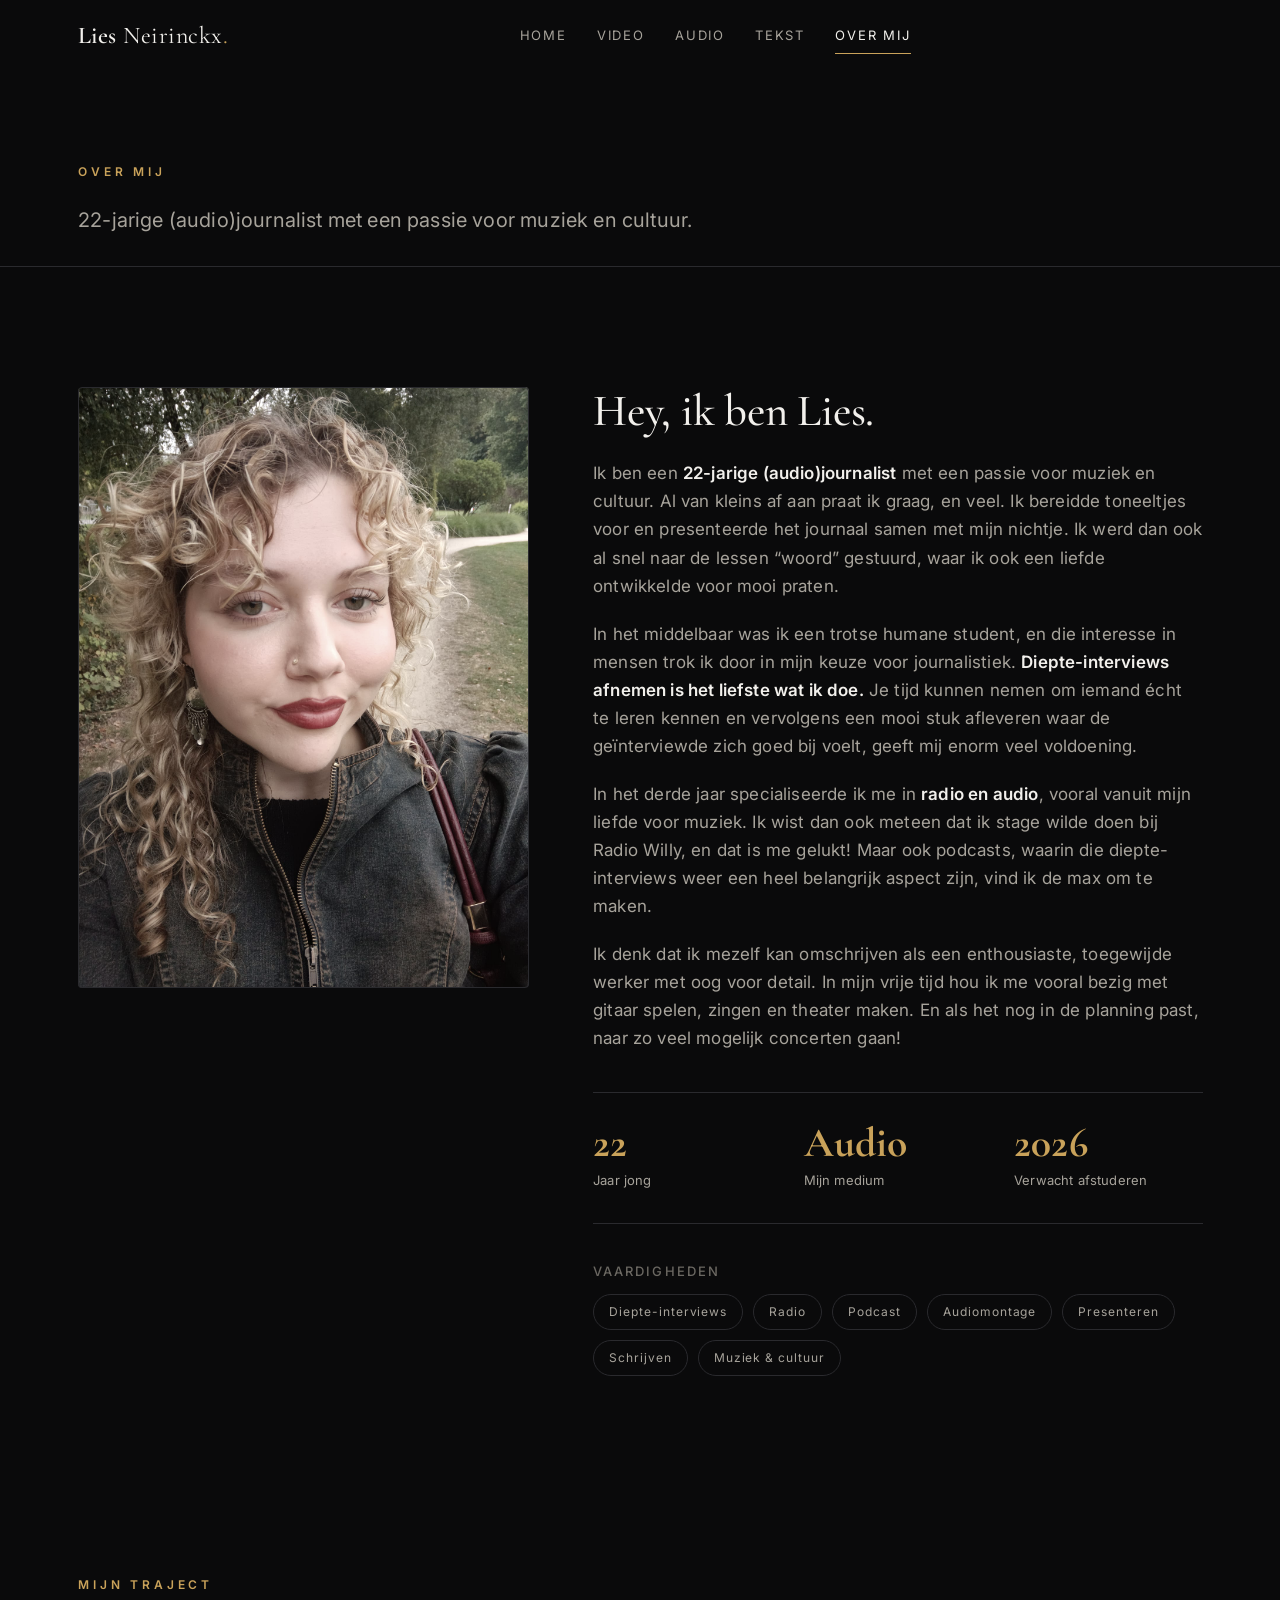
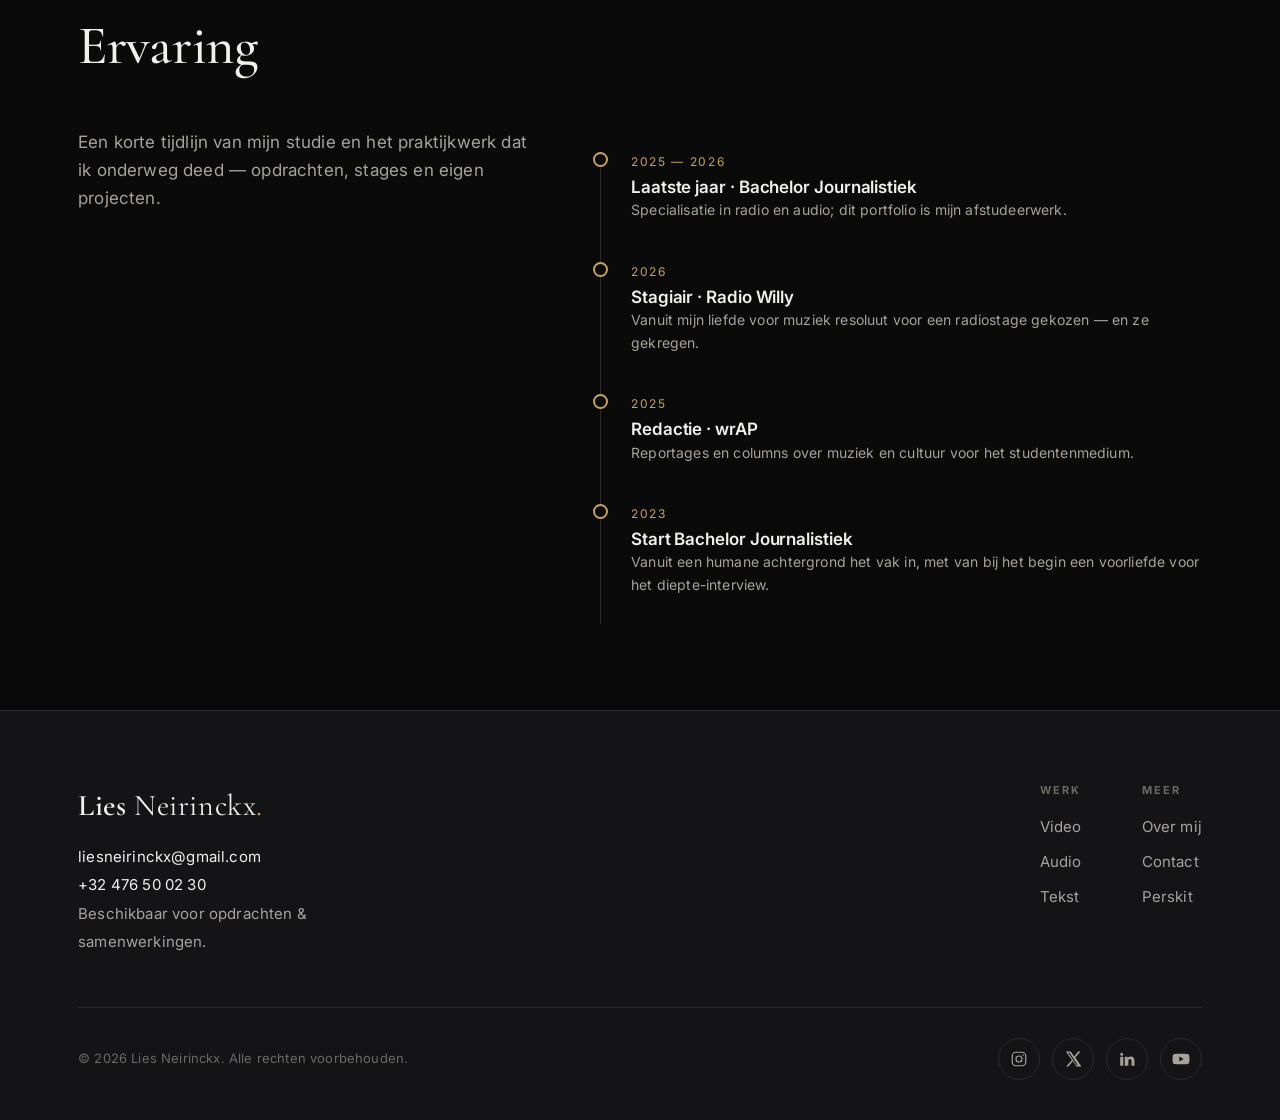
==== commit 14afc36f: "added more content" ====
--- a/about.html
+++ b/about.html
@@ -4,7 +4,7 @@
   <meta charset="UTF-8" />
   <meta name="viewport" content="width=device-width, initial-scale=1.0" />
   <title>Over mij — Lies Neirinckx</title>
-  <meta name="description" content="Over Lies Neirinckx — laatstejaarsstudent journalistiek." />
+  <meta name="description" content="Over Lies Neirinckx — 22-jarige (audio)journalist met een passie voor muziek en cultuur." />
   <link rel="preconnect" href="https://fonts.googleapis.com" />
   <link rel="preconnect" href="https://fonts.gstatic.com" crossorigin />
   <link href="https://fonts.googleapis.com/css2?family=Cormorant+Garamond:wght@400;500;600&family=Inter:wght@400;500;600&display=swap" rel="stylesheet" />
@@ -30,7 +30,7 @@
   <section class="page-hero">
     <div class="wrap">
       <p class="eyebrow reveal">Over mij</p>
-      <h1 class="reveal">Een student die weigert<br>om één medium te kiezen.</h1>
+      <p class="lead reveal">22-jarige (audio)journalist met een passie voor muziek en cultuur.</p>
     </div>
   </section>
 
@@ -42,26 +42,27 @@
         </div>
 
         <div class="about-bio reveal">
-          <h2>Hallo, ik ben Lies.</h2>
-          <p>Ik ben <strong>laatstejaarsstudent journalistiek</strong> en leer rapporteren met film, audio en longread-teksten. Mijn opdrachten en eigen projecten draaien rond dezelfde thema's — gemeenschap, klimaat en de kleine, trage verhalen die niet altijd de voorpagina halen maar wel de mensen vormen die ze beleven.</p>
-          <p>Mijn overtuiging is simpel: het verhaal kiest het medium, niet andersom. Sommige waarheden komen het hardst binnen in een paar minuten film; andere hebben de intimiteit van een stem nodig, of het geduld van een paar duizend woorden. Ik ben nog volop aan het ontdekken — en dat is net het mooiste.</p>
-          <p>Dit portfolio bundelt opdrachten, stagewerk en eigen projecten. Ik ben momenteel op zoek naar <strong>stages, startersfuncties en samenwerkingen</strong> terwijl ik mijn opleiding afrond.</p>
+          <h2>Hey, ik ben Lies.</h2>
+          <p>Ik ben een <strong>22-jarige (audio)journalist</strong> met een passie voor muziek en cultuur. Al van kleins af aan praat ik graag, en veel. Ik bereidde toneeltjes voor en presenteerde het journaal samen met mijn nichtje. Ik werd dan ook al snel naar de lessen &ldquo;woord&rdquo; gestuurd, waar ik ook een liefde ontwikkelde voor mooi praten.</p>
+          <p>In het middelbaar was ik een trotse humane student, en die interesse in mensen trok ik door in mijn keuze voor journalistiek. <strong>Diepte-interviews afnemen is het liefste wat ik doe.</strong> Je tijd kunnen nemen om iemand écht te leren kennen en vervolgens een mooi stuk afleveren waar de geïnterviewde zich goed bij voelt, geeft mij enorm veel voldoening.</p>
+          <p>In het derde jaar specialiseerde ik me in <strong>radio en audio</strong>, vooral vanuit mijn liefde voor muziek. Ik wist dan ook meteen dat ik stage wilde doen bij Radio Willy, en dat is me gelukt! Maar ook podcasts, waarin die diepte-interviews weer een heel belangrijk aspect zijn, vind ik de max om te maken.</p>
+          <p>Ik denk dat ik mezelf kan omschrijven als een enthousiaste, toegewijde werker met oog voor detail. In mijn vrije tijd hou ik me vooral bezig met gitaar spelen, zingen en theater maken. En als het nog in de planning past, naar zo veel mogelijk concerten gaan!</p>
 
           <div class="facts">
-            <div class="fact"><b>3</b><span>Jaar studeren</span></div>
-            <div class="fact"><b>3</b><span>Media, één stem</span></div>
+            <div class="fact"><b>22</b><span>Jaar jong</span></div>
+            <div class="fact"><b>Audio</b><span>Mijn medium</span></div>
             <div class="fact"><b>2026</b><span>Verwacht afstuderen</span></div>
           </div>
 
-          <h4 style="font-family:'Inter',sans-serif;font-size:13px;letter-spacing:0.16em;text-transform:uppercase;color:var(--text-faint);margin-bottom:6px;">Tools &amp; vaardigheden</h4>
+          <h4 style="font-family:'Inter',sans-serif;font-size:13px;letter-spacing:0.16em;text-transform:uppercase;color:var(--text-faint);margin-bottom:6px;">Vaardigheden</h4>
           <div class="skill-tags">
-            <span>Veldvideo</span>
-            <span>Audioproductie</span>
-            <span>Longread-schrijven</span>
-            <span>Onderzoeksjournalistiek</span>
-            <span>Interviewen</span>
-            <span>Adobe Suite</span>
-            <span>DaVinci Resolve</span>
+            <span>Diepte-interviews</span>
+            <span>Radio</span>
+            <span>Podcast</span>
+            <span>Audiomontage</span>
+            <span>Presenteren</span>
+            <span>Schrijven</span>
+            <span>Muziek &amp; cultuur</span>
           </div>
         </div>
       </div>
@@ -85,35 +86,25 @@
           <div class="titem">
             <span class="year">2025 — 2026</span>
             <h4>Laatste jaar · Bachelor Journalistiek</h4>
-            <p>Specialisatie in multimediale en documentaire verhalen; dit portfolio is mijn afstudeerwerk.</p>
+            <p>Specialisatie in radio en audio; dit portfolio is mijn afstudeerwerk.</p>
           </div>
           <div class="titem">
-            <span class="year">Zomer 2025</span>
-            <h4>Redactiestagiair · Lokale nieuwsredactie</h4>
-            <p>Opgenomen en geschreven voor de digitale desk — mijn eerste ervaring in een echte redactie.</p>
+            <span class="year">2026</span>
+            <h4>Stagiair · Radio Willy</h4>
+            <p>Vanuit mijn liefde voor muziek resoluut voor een radiostage gekozen — en ze gekregen.</p>
           </div>
           <div class="titem">
-            <span class="year">2024 — 2025</span>
-            <h4>Medewerker · Studentenkrant</h4>
-            <p>Regelmatig video- en tekstbijdragen; leerde snel te leveren en een verhaal onder deadline te brengen.</p>
+            <span class="year">2025</span>
+            <h4>Redactie · wrAP</h4>
+            <p>Reportages en columns over muziek en cultuur voor het studentenmedium.</p>
           </div>
           <div class="titem">
             <span class="year">2023</span>
             <h4>Start Bachelor Journalistiek</h4>
-            <p>Eerste stappen in verslaggeving en het vak om de verhalen van mensen voorop te zetten.</p>
+            <p>Vanuit een humane achtergrond het vak in, met van bij het begin een voorliefde voor het diepte-interview.</p>
           </div>
         </div>
       </div>
-    </div>
-  </section>
-
-  <!-- CONTACT BAND -->
-  <section class="contact-band">
-    <div class="wrap">
-      <p class="eyebrow reveal">Neem contact op</p>
-      <h2 class="reveal">Laten we het volgende verhaal samen vertellen.</h2>
-      <p class="lead reveal">Opdrachten, projecten, samenwerkingen en koffie — mijn inbox staat open.</p>
-      <a class="mail-link reveal" href="mailto:liesneirinckx@gmail.com">liesneirinckx@gmail.com</a>
     </div>
   </section>
 
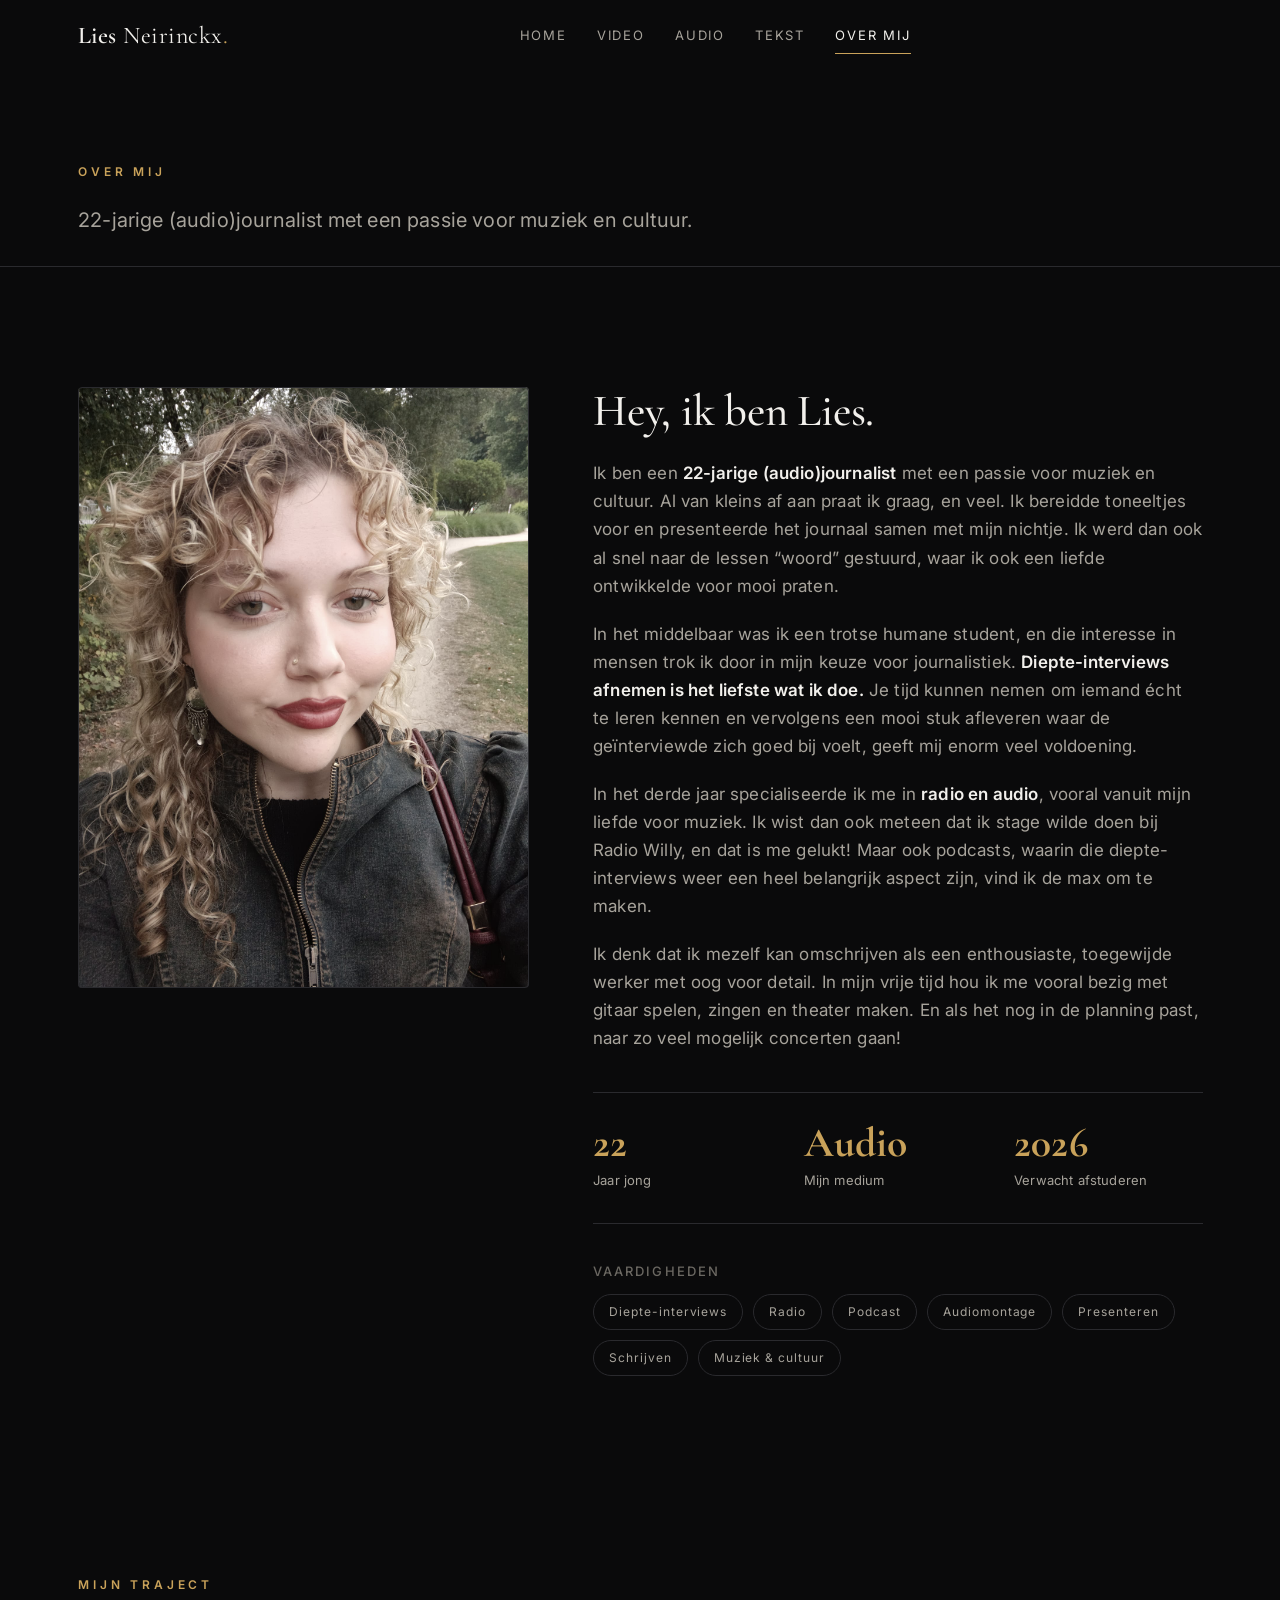
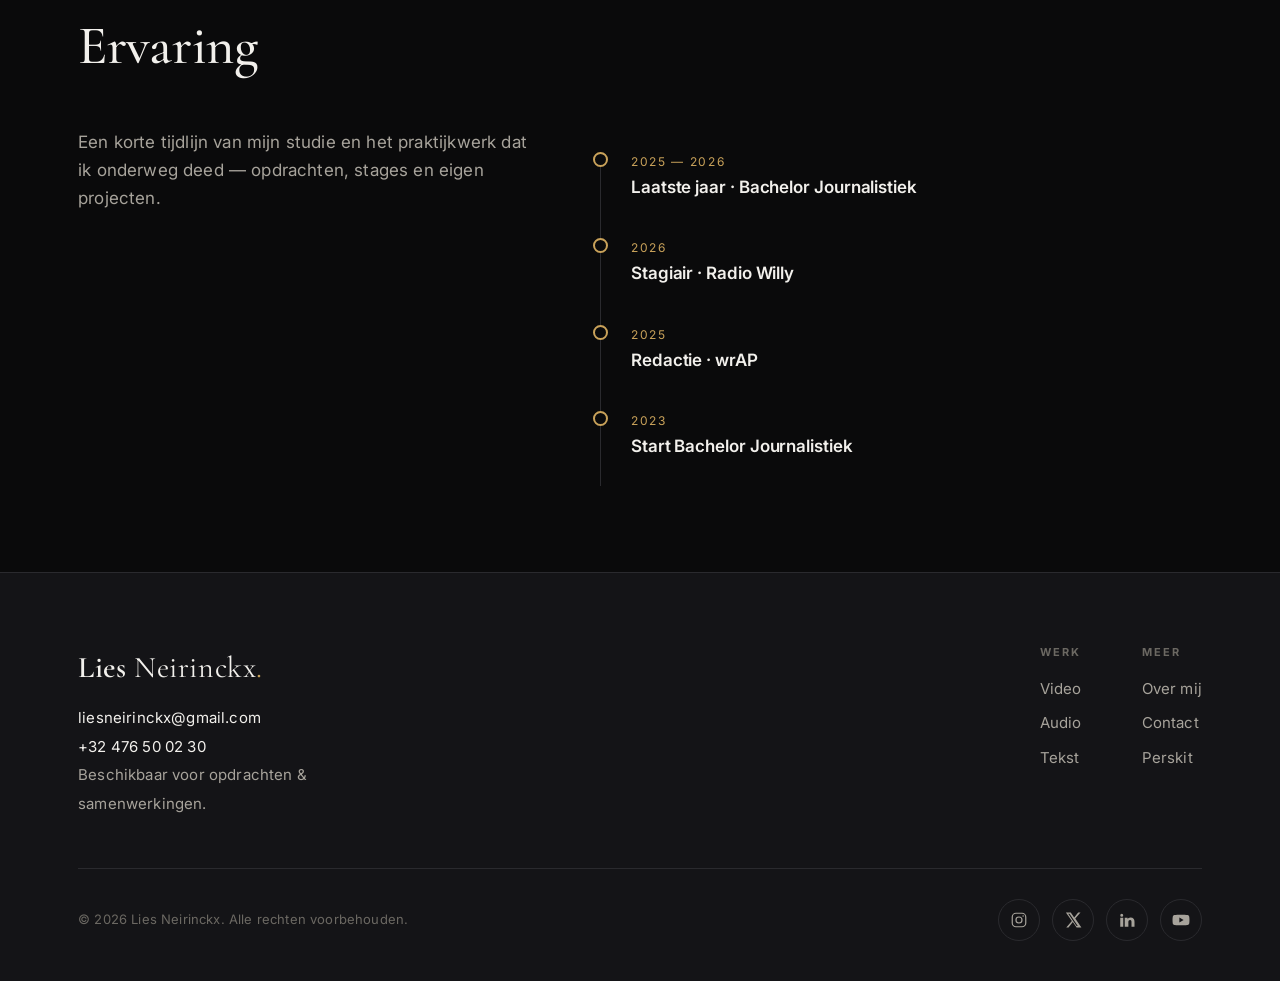
==== commit 78c13d90: "removed text from timeline" ====
--- a/about.html
+++ b/about.html
@@ -86,22 +86,18 @@
           <div class="titem">
             <span class="year">2025 — 2026</span>
             <h4>Laatste jaar · Bachelor Journalistiek</h4>
-            <p>Specialisatie in radio en audio; dit portfolio is mijn afstudeerwerk.</p>
           </div>
           <div class="titem">
             <span class="year">2026</span>
             <h4>Stagiair · Radio Willy</h4>
-            <p>Vanuit mijn liefde voor muziek resoluut voor een radiostage gekozen — en ze gekregen.</p>
           </div>
           <div class="titem">
             <span class="year">2025</span>
             <h4>Redactie · wrAP</h4>
-            <p>Reportages en columns over muziek en cultuur voor het studentenmedium.</p>
           </div>
           <div class="titem">
             <span class="year">2023</span>
             <h4>Start Bachelor Journalistiek</h4>
-            <p>Vanuit een humane achtergrond het vak in, met van bij het begin een voorliefde voor het diepte-interview.</p>
           </div>
         </div>
       </div>
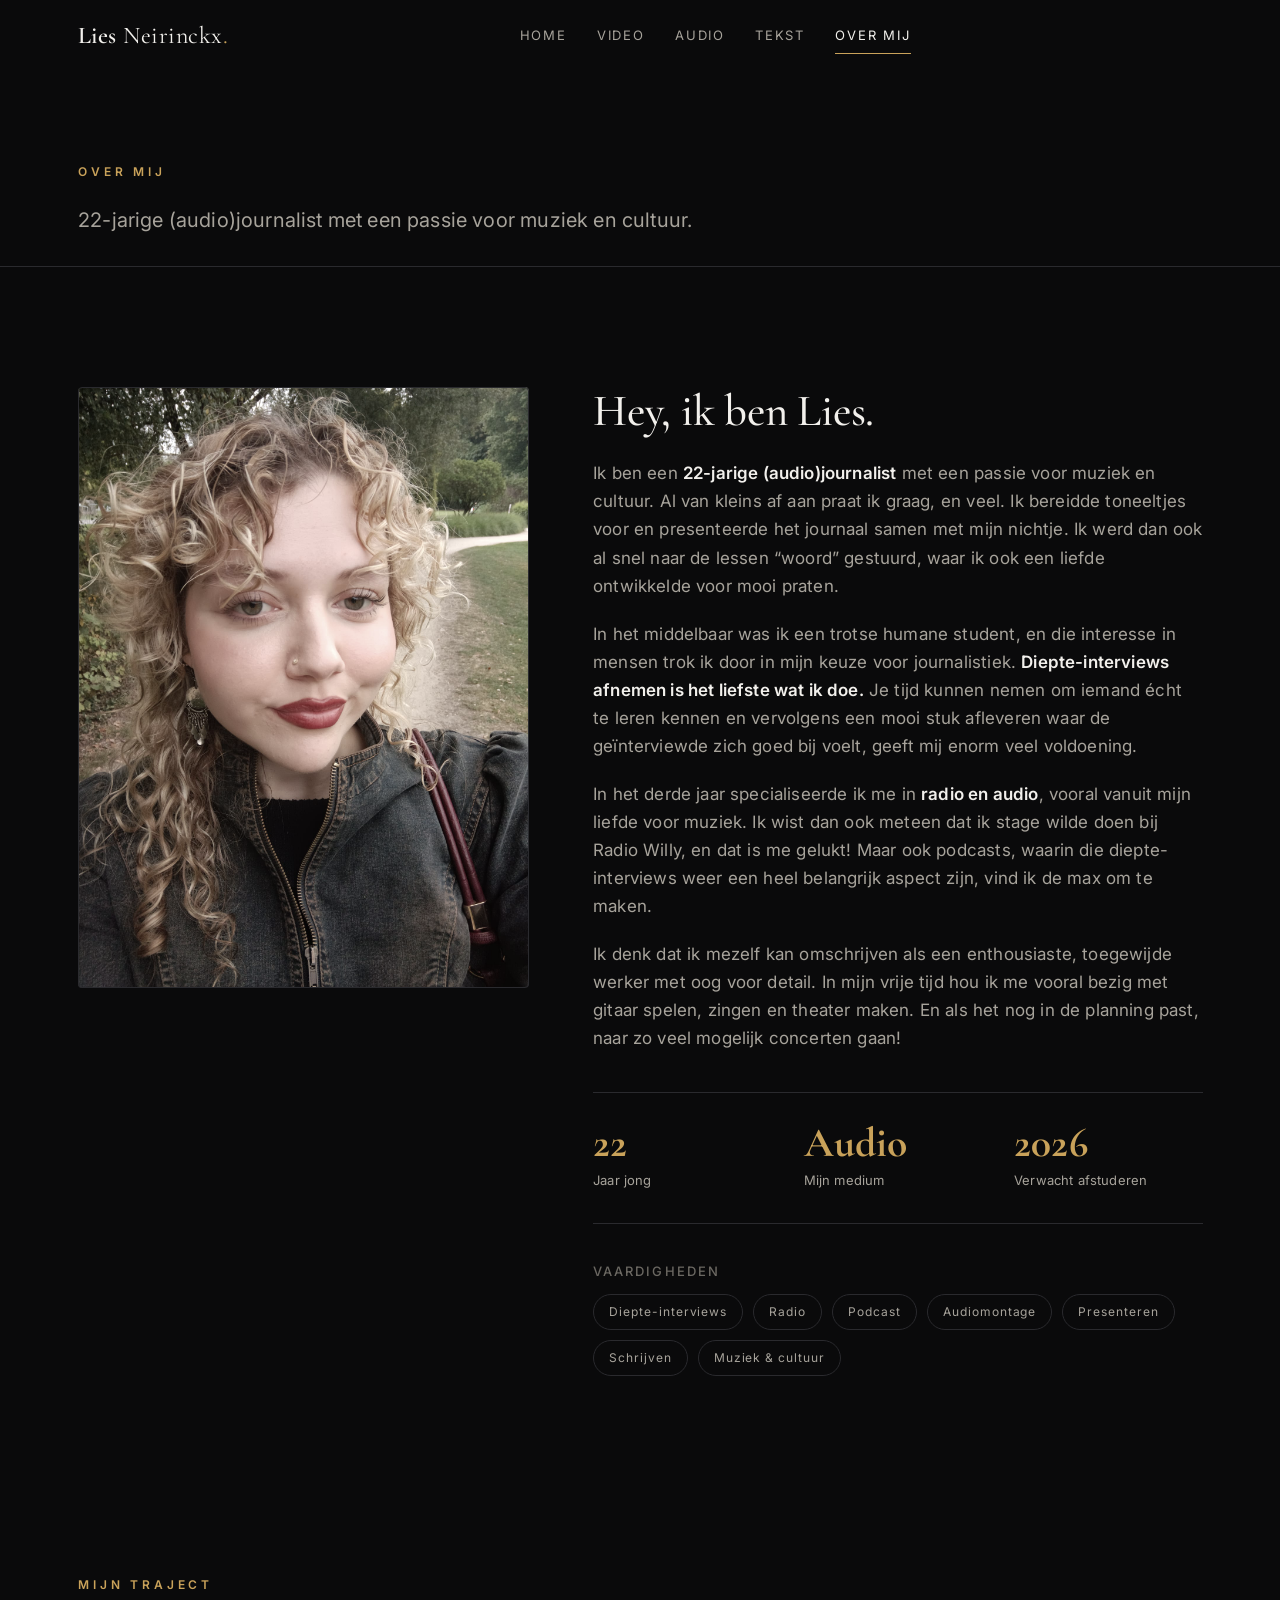
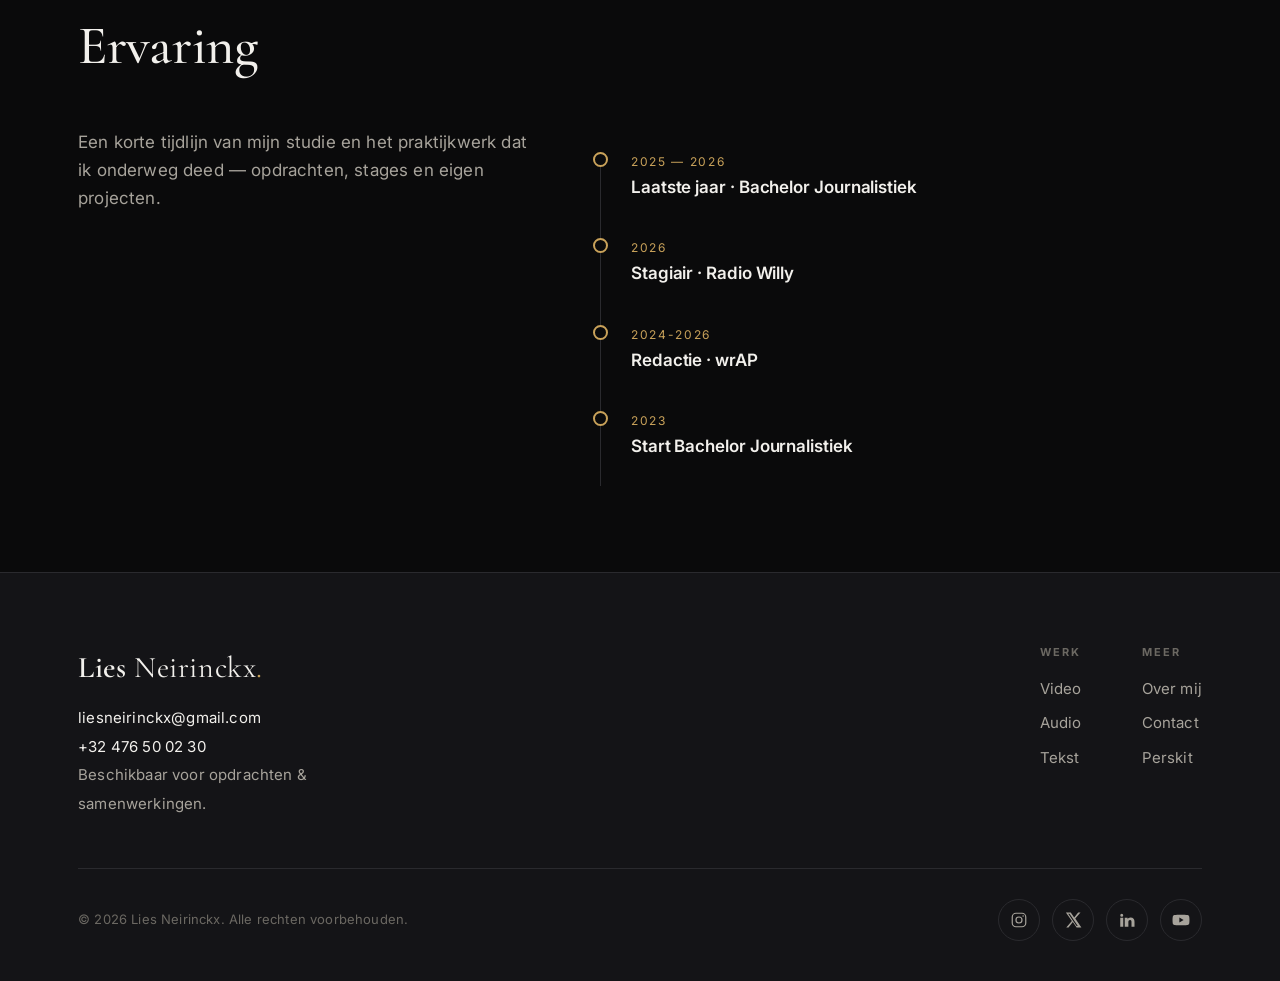
==== commit 2b869de7: "change request" ====
--- a/about.html
+++ b/about.html
@@ -92,7 +92,7 @@
             <h4>Stagiair · Radio Willy</h4>
           </div>
           <div class="titem">
-            <span class="year">2025</span>
+            <span class="year">2024-2026</span>
             <h4>Redactie · wrAP</h4>
           </div>
           <div class="titem">
